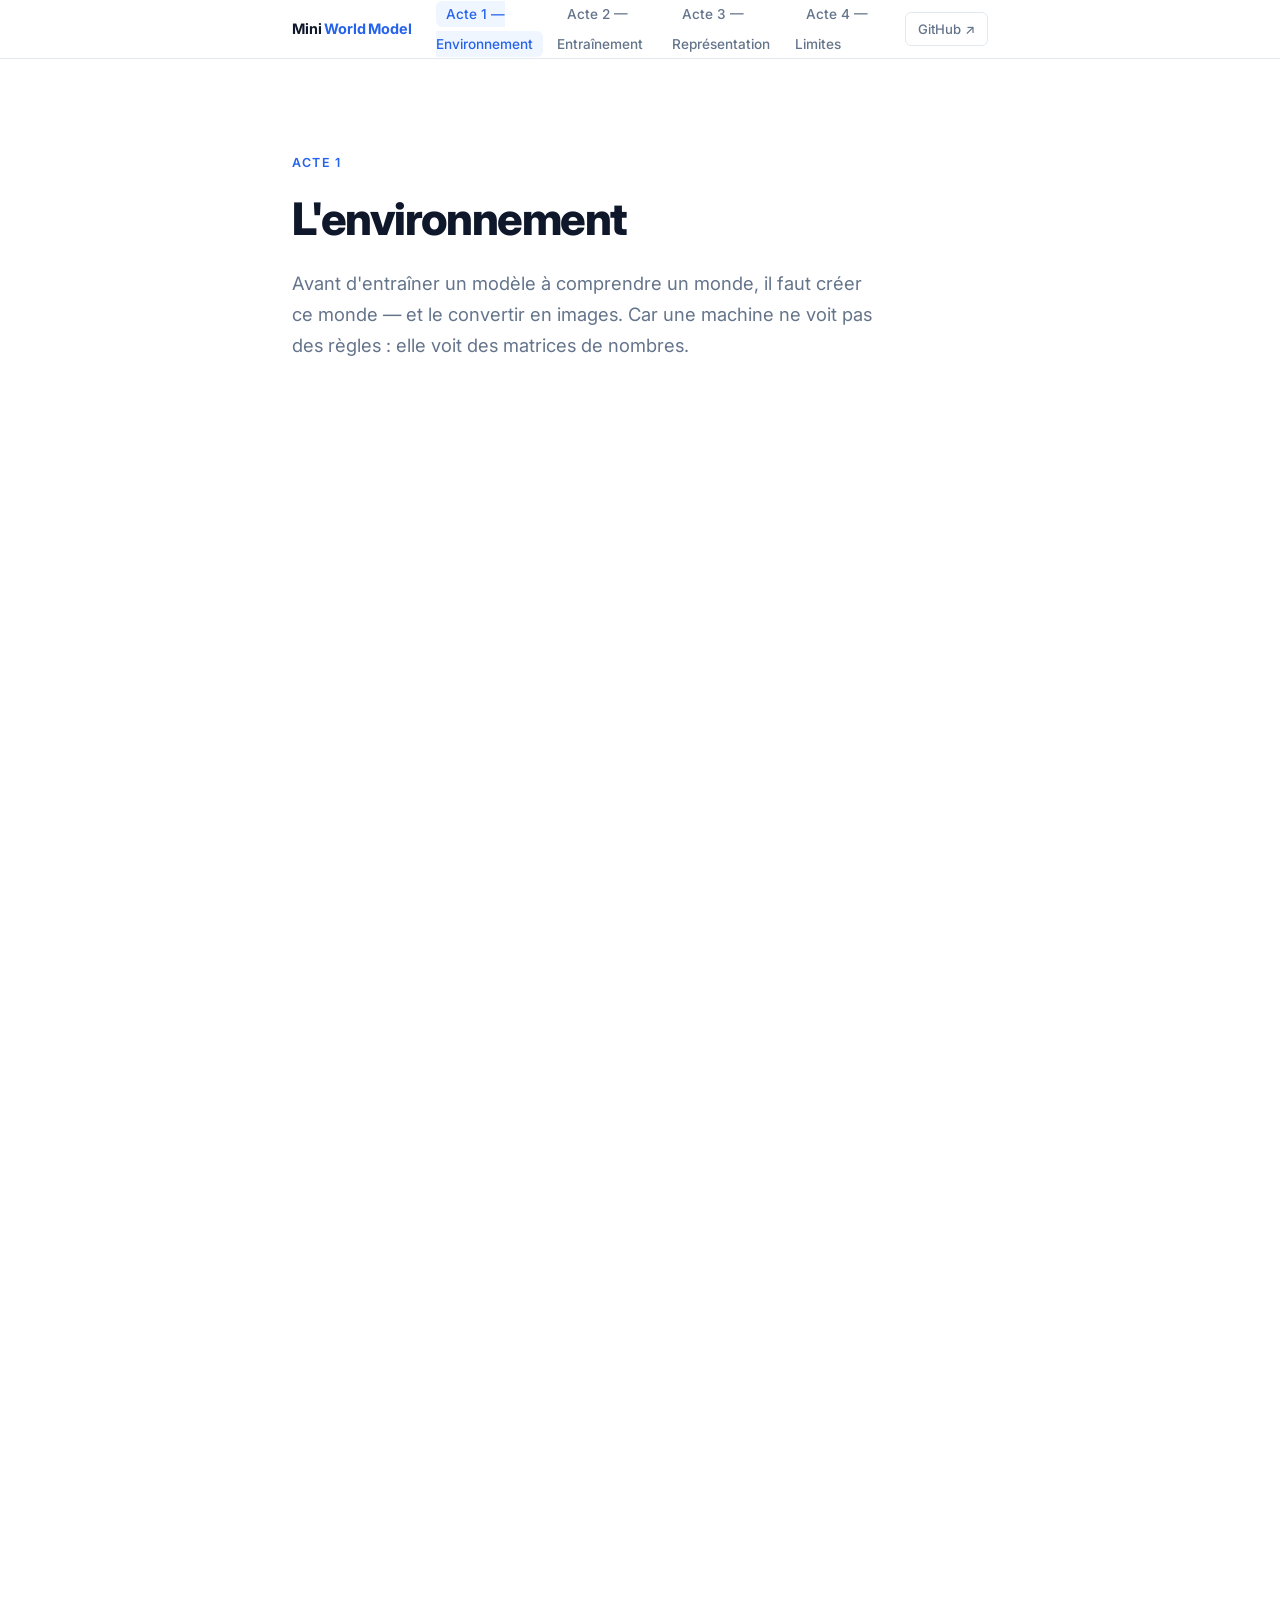
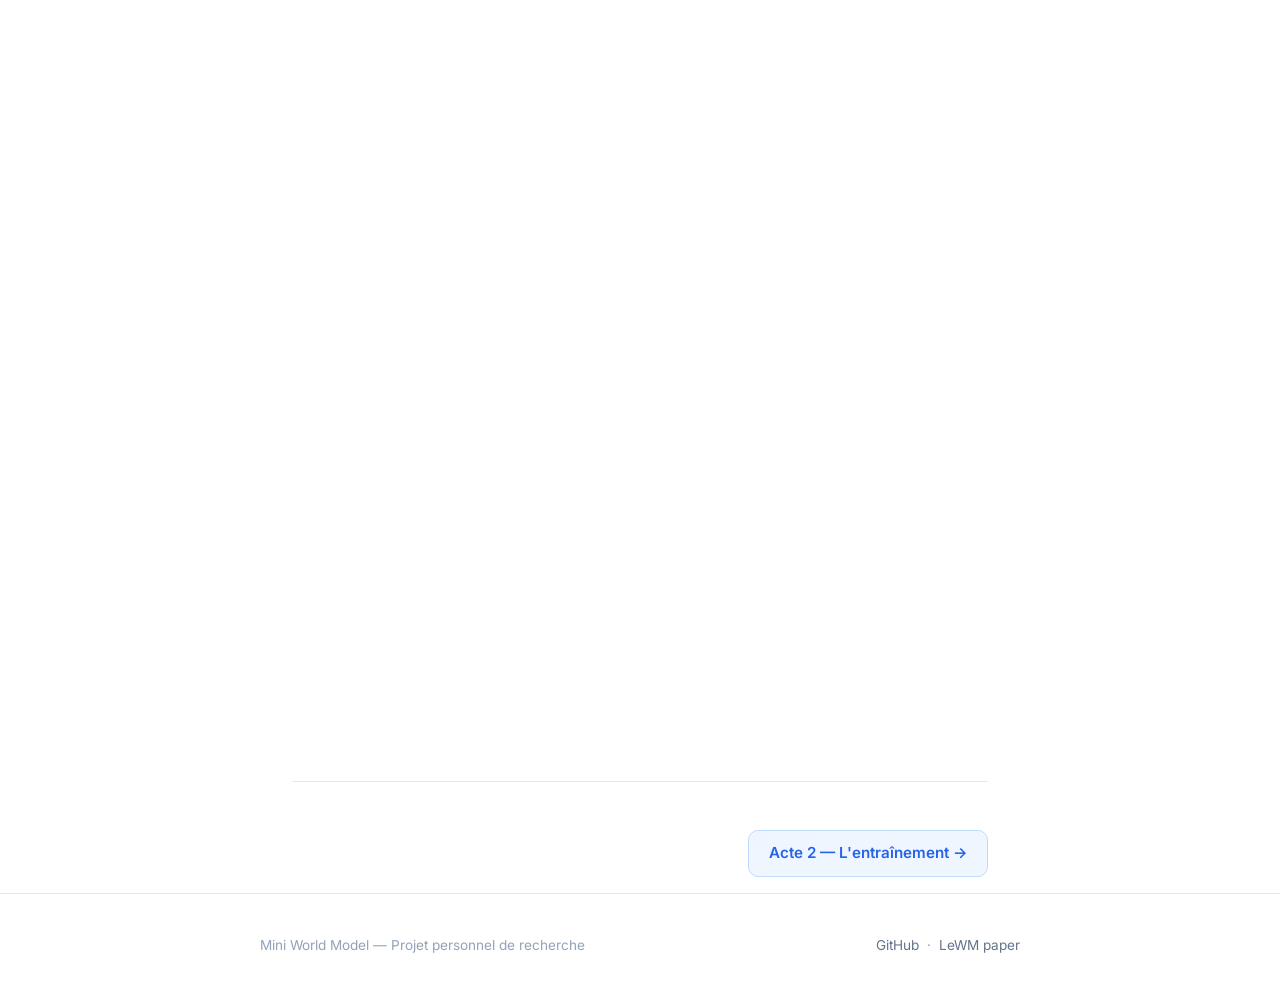
==== site/acte1.html @ ec2fed2c "site: acte 1 — environnement + simulateur jouable - Simulateur GridWorld interactif (Canvas JS, flèc" ====
<!DOCTYPE html>
<html lang="fr">
<head>
  <meta charset="UTF-8" />
  <meta name="viewport" content="width=device-width, initial-scale=1.0" />
  <title>Acte 1 — L'environnement · Mini World Model</title>
  <meta name="description" content="Le GridWorld : un monde simulé dont chaque état est une image 10×10. La matière première pour entraîner un world model." />
  <link rel="preconnect" href="https://fonts.googleapis.com" />
  <link rel="preconnect" href="https://fonts.gstatic.com" crossorigin />
  <link href="https://fonts.googleapis.com/css2?family=Inter:wght@400;500;600;700;800&display=swap" rel="stylesheet" />
  <link rel="stylesheet" href="style.css" />
  <style>
    /* ── value table ── */
    .value-table {
      width: 100%;
      border-collapse: collapse;
      font-size: 0.875rem;
      margin: 1.5rem 0;
    }
    .value-table th {
      text-align: left;
      font-size: 0.75rem;
      font-weight: 600;
      letter-spacing: 0.06em;
      text-transform: uppercase;
      color: var(--text-light);
      padding: 0.5rem 0.75rem;
      border-bottom: 1px solid var(--border);
    }
    .value-table td {
      padding: 0.55rem 0.75rem;
      border-bottom: 1px solid var(--border);
      vertical-align: middle;
    }
    .value-table tr:last-child td { border-bottom: none; }
    .cell-dot {
      display: inline-block;
      width: 14px; height: 14px;
      border-radius: 3px;
      vertical-align: middle;
      margin-right: 8px;
    }
    .val-code {
      font-family: 'Courier New', monospace;
      font-size: 0.85rem;
      font-weight: 600;
      color: var(--text);
    }

    /* ── game layout ── */
    .game-layout {
      display: grid;
      grid-template-columns: 400px 1fr;
      gap: 2rem;
      align-items: start;
      margin-top: 2rem;
    }
    .game-col { display: flex; flex-direction: column; gap: 1rem; }

    canvas#gameCanvas {
      display: block;
      border: 2px solid var(--border);
      border-radius: var(--radius);
      cursor: default;
      transition: border-color 0.2s;
    }
    canvas#gameCanvas.active { border-color: var(--accent); }

    .game-toolbar {
      display: flex;
      align-items: center;
      justify-content: space-between;
      gap: 1rem;
    }
    .game-status {
      font-size: 0.9rem;
      font-weight: 500;
      color: var(--text-muted);
    }
    .game-status .moves { color: var(--accent); font-weight: 600; }
    .game-status .win-msg { color: #16A34A; font-weight: 700; }

    .btn {
      font-size: 0.85rem;
      font-weight: 600;
      padding: 0.4rem 1rem;
      border-radius: 7px;
      border: 1.5px solid var(--border);
      background: var(--bg);
      color: var(--text-muted);
      cursor: pointer;
      transition: border-color 0.15s, color 0.15s, background 0.15s;
    }
    .btn:hover {
      border-color: var(--accent);
      color: var(--accent);
      background: var(--accent-light);
    }

    .key-hint {
      font-size: 0.8rem;
      color: var(--text-light);
    }
    .key-hint kbd {
      display: inline-block;
      padding: 1px 5px;
      border: 1px solid var(--border);
      border-radius: 4px;
      font-family: inherit;
      font-size: 0.75rem;
      background: var(--bg-soft);
      color: var(--text-muted);
    }

    /* ── matrix display ── */
    .matrix-col { display: flex; flex-direction: column; gap: 0.75rem; }
    .matrix-label {
      font-size: 0.78rem;
      font-weight: 600;
      letter-spacing: 0.06em;
      text-transform: uppercase;
      color: var(--text-light);
    }
    .matrix-card {
      background: #0F172A;
      border-radius: var(--radius);
      padding: 1rem 1.25rem;
      overflow: auto;
    }
    pre#matrixDisplay {
      font-family: 'Courier New', monospace;
      font-size: 0.78rem;
      line-height: 1.55;
      margin: 0;
      white-space: pre;
    }
    .matrix-legend {
      font-size: 0.78rem;
      color: var(--text-light);
      line-height: 1.7;
    }
    .matrix-legend span { font-family: monospace; }

    /* ── rules ── */
    .rules-list { display: flex; flex-direction: column; gap: 1.5rem; margin-top: 2rem; }
    .rule-card {
      display: grid;
      grid-template-columns: auto auto auto 1fr;
      gap: 0 1.5rem;
      align-items: center;
      padding: 1.25rem 1.5rem;
      background: var(--bg-soft);
      border: 1px solid var(--border);
      border-radius: var(--radius-lg);
    }
    .rule-canvas-wrap { display: flex; flex-direction: column; align-items: center; gap: 4px; }
    .rule-canvas-wrap span {
      font-size: 0.72rem;
      color: var(--text-light);
      font-weight: 500;
      text-transform: uppercase;
      letter-spacing: 0.05em;
    }
    .rule-arrow {
      font-size: 1.3rem;
      color: var(--accent);
      font-weight: 700;
    }
    .rule-text h3 { font-size: 0.95rem; margin-bottom: 0.3rem; }
    .rule-text p  { font-size: 0.875rem; color: var(--text-muted); margin: 0; }
    .rule-action-badge {
      display: inline-block;
      font-size: 0.72rem;
      padding: 1px 7px;
      background: var(--accent-light);
      color: var(--accent);
      border-radius: 4px;
      font-weight: 600;
      margin-bottom: 4px;
    }

    /* ── dataset ── */
    .dataset-grid {
      display: grid;
      grid-template-columns: repeat(5, 1fr);
      gap: 0.75rem;
      margin: 2rem 0;
    }
    .dataset-cat {
      background: var(--bg-soft);
      border: 1px solid var(--border);
      border-radius: var(--radius);
      padding: 1rem 0.75rem;
      text-align: center;
    }
    .dataset-cat .cat-count {
      font-size: 1.5rem;
      font-weight: 800;
      color: var(--accent);
      letter-spacing: -0.04em;
    }
    .dataset-cat .cat-label {
      font-size: 0.78rem;
      color: var(--text-muted);
      margin-top: 0.25rem;
      line-height: 1.4;
    }
    .dataset-total {
      display: flex;
      justify-content: space-between;
      align-items: center;
      padding: 0.85rem 1.25rem;
      background: var(--accent-light);
      border: 1px solid var(--accent-mid);
      border-radius: var(--radius);
      font-weight: 600;
      font-size: 0.95rem;
    }
    .dataset-total span:last-child {
      font-size: 1.2rem;
      color: var(--accent);
      font-weight: 800;
    }
    .triplet-box {
      display: flex;
      align-items: center;
      gap: 0.75rem;
      padding: 1.25rem 1.5rem;
      background: #0F172A;
      border-radius: var(--radius);
      margin: 2rem 0;
      flex-wrap: wrap;
    }
    .triplet-item {
      text-align: center;
      flex: 1;
      min-width: 100px;
    }
    .triplet-item .ti-label {
      font-size: 0.75rem;
      color: #64748B;
      text-transform: uppercase;
      letter-spacing: 0.07em;
      margin-bottom: 4px;
    }
    .triplet-item .ti-val {
      font-family: monospace;
      font-size: 0.95rem;
      font-weight: 600;
      color: #F1F5F9;
    }
    .triplet-arrow {
      font-size: 1.2rem;
      color: #2563EB;
      font-weight: 700;
    }

    /* ── act nav ── */
    .act-nav {
      display: flex;
      justify-content: flex-end;
      padding: 3rem 0 1rem;
      border-top: 1px solid var(--border);
      margin-top: 2rem;
    }
    .act-nav a {
      display: inline-flex;
      align-items: center;
      gap: 0.5rem;
      font-weight: 600;
      font-size: 0.95rem;
      color: var(--accent);
      text-decoration: none;
      padding: 0.6rem 1.25rem;
      border: 1.5px solid var(--accent-mid);
      border-radius: var(--radius);
      background: var(--accent-light);
      transition: background 0.15s, border-color 0.15s;
    }
    .act-nav a:hover { background: #DBEAFE; border-color: var(--accent); }

    @media (max-width: 700px) {
      .game-layout { grid-template-columns: 1fr; }
      canvas#gameCanvas { width: 100%; height: auto; }
      .rule-card { grid-template-columns: 1fr; gap: 0.75rem; }
      .rule-arrow { display: none; }
      .dataset-grid { grid-template-columns: repeat(2, 1fr); }
    }
  </style>
</head>
<body>

  <nav>
    <div class="nav-inner">
      <a href="index.html" class="nav-logo">Mini <span>World Model</span></a>
      <ul class="nav-links">
        <li><a href="acte1.html" class="active">Acte 1 — Environnement</a></li>
        <li><a href="acte2.html">Acte 2 — Entraînement</a></li>
        <li><a href="acte3.html">Acte 3 — Représentation</a></li>
        <li><a href="acte4.html">Acte 4 — Limites</a></li>
      </ul>
      <a href="https://github.com/Stabadev/mini-world-model" class="nav-github" target="_blank" rel="noopener">GitHub ↗</a>
    </div>
  </nav>

  <main>

    <!-- HERO -->
    <section class="hero">
      <p class="eyebrow">Acte 1</p>
      <h1>L'environnement</h1>
      <p class="hero-lead">
        Avant d'entraîner un modèle à comprendre un monde,
        il faut créer ce monde — et le convertir en images.
        Car une machine ne voit pas des règles : elle voit des matrices de nombres.
      </p>
    </section>

    <!-- SECTION 1 : UN MONDE CONVERTI EN IMAGES -->
    <section class="reveal">
      <p class="eyebrow">Le principe</p>
      <h2>Chaque état du monde est une image</h2>

      <p>
        Le monde simulé est une grille de <strong>10 × 10 cases</strong>.
        Elle contient un agent (le personnage), une boîte à pousser, une cible, et des murs sur tout le périmètre.
        Rien de plus.
      </p>

      <p>
        Mais ce qui est important, c'est comment ce monde est <em>représenté</em>.
        À chaque instant, la grille est convertie en une <strong>matrice 10 × 10 de valeurs flottantes</strong> —
        exactement comme une image en niveaux de gris.
        C'est cette matrice que le modèle recevra en entrée.
      </p>

      <table class="value-table">
        <thead>
          <tr>
            <th>Élément</th>
            <th>Valeur dans la matrice</th>
            <th>Couleur</th>
          </tr>
        </thead>
        <tbody>
          <tr>
            <td><span class="cell-dot" style="background:#F1F5F9;border:1px solid #E2E8F0"></span>Case vide</td>
            <td><span class="val-code">0.0</span></td>
            <td>Blanc</td>
          </tr>
          <tr>
            <td><span class="cell-dot" style="background:#334155"></span>Mur</td>
            <td><span class="val-code">0.2</span></td>
            <td>Gris foncé</td>
          </tr>
          <tr>
            <td><span class="cell-dot" style="background:#22C55E"></span>Cible</td>
            <td><span class="val-code">1.0</span></td>
            <td>Vert</td>
          </tr>
          <tr>
            <td><span class="cell-dot" style="background:#2563EB;border-radius:50%"></span>Agent</td>
            <td><span class="val-code">0.5</span></td>
            <td>Bleu</td>
          </tr>
          <tr>
            <td><span class="cell-dot" style="background:#EF4444;border-radius:4px"></span>Boîte</td>
            <td><span class="val-code">0.8</span></td>
            <td>Rouge</td>
          </tr>
          <tr>
            <td><span class="cell-dot" style="background:#F97316;border-radius:4px"></span>Boîte sur cible</td>
            <td><span class="val-code">0.9</span></td>
            <td>Orange</td>
          </tr>
          <tr>
            <td><span class="cell-dot" style="background:#7C3AED;border-radius:50%"></span>Agent sur cible</td>
            <td><span class="val-code">0.6</span></td>
            <td>Violet</td>
          </tr>
        </tbody>
      </table>

      <p>
        C'est une convention arbitraire, mais elle a du sens : les valeurs sont ordonnées,
        l'encodeur CNN peut les différencier par les filtres qu'il apprend.
        L'essentiel, c'est que <strong>tout état possible du monde est entièrement
        décrit par cette image</strong> — aucune information cachée.
      </p>
    </section>

    <!-- SECTION 2 : LE SIMULATEUR -->
    <section class="reveal">
      <p class="eyebrow">Démo interactive</p>
      <h2>Jouez — et regardez ce que voit le modèle</h2>

      <p>
        Déplacez l'agent avec les flèches ou <kbd>WASD</kbd>.
        Poussez la boîte <span style="color:#EF4444;font-weight:600">■</span> sur la cible
        <span style="color:#22C55E;font-weight:600">✕</span>.
        À droite, la matrice de valeurs flottantes se met à jour en temps réel :
        c'est exactement ce que l'encodeur recevra lors de l'entraînement.
      </p>

      <div class="game-layout">
        <div class="game-col">
          <canvas id="gameCanvas" width="400" height="400" tabindex="0"></canvas>
          <div class="game-toolbar">
            <div class="game-status">
              <span id="statusText">Déplacez l'agent avec les flèches ou WASD</span>
            </div>
            <button class="btn" id="resetBtn">↺ Reset</button>
          </div>
          <p class="key-hint">
            <kbd>↑</kbd><kbd>↓</kbd><kbd>←</kbd><kbd>→</kbd> ou
            <kbd>W</kbd><kbd>A</kbd><kbd>S</kbd><kbd>D</kbd>
          </p>
        </div>

        <div class="matrix-col">
          <p class="matrix-label">Ce que voit le modèle — matrice 10×10</p>
          <div class="matrix-card">
            <pre id="matrixDisplay"></pre>
          </div>
          <div class="matrix-legend">
            <span style="color:#94A3B8">0.2</span> mur &nbsp;
            <span style="color:#2563EB">0.5</span> agent &nbsp;
            <span style="color:#EF4444">0.8</span> boîte &nbsp;
            <span style="color:#22C55E">1.0</span> cible &nbsp;
            <span style="color:#F97316">0.9</span> boîte/cible
          </div>
        </div>
      </div>
    </section>

    <!-- SECTION 3 : LES RÈGLES PHYSIQUES -->
    <section class="reveal">
      <p class="eyebrow">La physique du monde</p>
      <h2>Cinq règles que le modèle devra apprendre</h2>

      <p>
        Ces règles ne sont jamais expliquées au modèle. Il devra les déduire
        en observant des milliers de paires (image avant, image après).
        C'est exactement ce que fait un enfant : pas de manuel, juste de l'observation.
      </p>

      <div class="rules-list" id="rulesList">
        <!-- Rempli par JS -->
      </div>
    </section>

    <!-- SECTION 4 : LE DATASET -->
    <section class="reveal">
      <p class="eyebrow">Les données d'entraînement</p>
      <h2>20 000 images organisées par règle</h2>

      <p>
        Pour entraîner le world model, on a besoin de <strong>transitions</strong> :
        des triplets (image_t, action, image_t+1) qui montrent comment le monde évolue.
        La structure de ces données est fondamentale.
      </p>

      <div class="triplet-box">
        <div class="triplet-item">
          <div class="ti-label">image_t</div>
          <div class="ti-val">matrice 10×10</div>
        </div>
        <div class="triplet-arrow">+</div>
        <div class="triplet-item">
          <div class="ti-label">action</div>
          <div class="ti-val">0, 1, 2 ou 3</div>
        </div>
        <div class="triplet-arrow">→</div>
        <div class="triplet-item">
          <div class="ti-label">image_t+1</div>
          <div class="ti-val">matrice 10×10</div>
        </div>
        <div class="triplet-arrow">=</div>
        <div class="triplet-item">
          <div class="ti-label">un exemple</div>
          <div class="ti-val">d'entraînement</div>
        </div>
      </div>

      <p>
        Naïvement, on pourrait laisser l'agent se déplacer aléatoirement et enregistrer
        tout ce qui se passe. Mais l'exploration aléatoire sous-représente certaines règles :
        on verra rarement un agent pousser une boîte exactement contre un mur,
        ou une boîte verrouillée sur sa cible.
      </p>

      <p>
        L'approche choisie ici est un <strong>dataset dirigé</strong> : on génère
        délibérément des milliers d'exemples de chaque règle physique.
        5 catégories, 4 000 exemples chacune.
      </p>

      <div class="dataset-grid">
        <div class="dataset-cat">
          <div class="cat-count">4 000</div>
          <div class="cat-label">Mouvement libre</div>
        </div>
        <div class="dataset-cat">
          <div class="cat-count">4 000</div>
          <div class="cat-label">Agent bloqué par mur</div>
        </div>
        <div class="dataset-cat">
          <div class="cat-count">4 000</div>
          <div class="cat-label">Poussée valide</div>
        </div>
        <div class="dataset-cat">
          <div class="cat-count">4 000</div>
          <div class="cat-label">Boîte bloquée par mur</div>
        </div>
        <div class="dataset-cat">
          <div class="cat-count">4 000</div>
          <div class="cat-label">Boîte verrouillée sur cible</div>
        </div>
      </div>

      <div class="dataset-total">
        <span>Total des transitions d'entraînement</span>
        <span>20 000</span>
      </div>

      <p style="margin-top:1.5rem">
        Chaque triplet est sauvegardé sous forme de tableaux NumPy :
        <code>observations.npy</code>, <code>actions.npy</code>, <code>next_obs.npy</code>.
        Ces fichiers sont la matière première que l'entraînement consommera à l'Acte 2.
      </p>

      <div class="insight-box" style="margin-top:1.5rem">
        <p>
          L'encodeur CNN recevra ces 20 000 images comme entrée. Il ne sait pas ce qu'est
          un « mur » ou une « boîte » — il voit des matrices de flottants.
          Ce qui compte, c'est que ces matrices contiennent tous les exemples nécessaires
          pour que le prédicteur puisse anticiper les changements.
        </p>
      </div>
    </section>

    <div class="act-nav">
      <a href="acte2.html">Acte 2 — L'entraînement →</a>
    </div>

  </main>

  <footer>
    <div class="footer-inner">
      <span>Mini World Model — Projet personnel de recherche</span>
      <span>
        <a href="https://github.com/Stabadev/mini-world-model" target="_blank" rel="noopener">GitHub</a>
        &nbsp;·&nbsp;
        <a href="research/references/leWorldModel.pdf" target="_blank">LeWM paper</a>
      </span>
    </div>
  </footer>

  <script>
  // ================================================================
  //  PHYSICS ENGINE — même logique que environment.py
  // ================================================================
  const DIRS = [[-1,0],[1,0],[0,-1],[0,1]]; // up, down, left, right
  const KEY_MAP = {
    ArrowUp:0, ArrowDown:1, ArrowLeft:2, ArrowRight:3,
    w:0, s:1, a:2, d:3, W:0, S:1, A:2, D:3
  };

  class GridWorld {
    constructor() { this.size = 10; this.reset(); }

    reset() {
      this.target = this._rndInterior();
      this.box    = this._rndDeep(this.target);
      this.agent  = this._rndInterior(this.target, this.box);
      this.won    = false;
      this.moves  = 0;
    }

    _rndInterior(...excl) {
      let p;
      do { p = [1 + Math.floor(Math.random()*8), 1 + Math.floor(Math.random()*8)]; }
      while (excl.some(e => e && e[0]===p[0] && e[1]===p[1]));
      return p;
    }

    _rndDeep(...excl) {
      let p;
      do { p = [2 + Math.floor(Math.random()*6), 2 + Math.floor(Math.random()*6)]; }
      while (excl.some(e => e && e[0]===p[0] && e[1]===p[1]));
      return p;
    }

    isWall(r,c) { return r===0||r===9||c===0||c===9; }
    eq(a,b)     { return a[0]===b[0] && a[1]===b[1]; }

    step(action) {
      if (this.won) return false;
      const [dr,dc] = DIRS[action];
      const [ar,ac] = this.agent;
      const nr = ar+dr, nc = ac+dc;

      if (this.isWall(nr,nc)) return false;

      if (this.eq([nr,nc], this.box)) {
        const nbr = nr+dr, nbc = nc+dc;
        if (this.isWall(nbr,nbc)) return false;
        this.box = [nbr,nbc];
        if (this.eq(this.box, this.target)) this.won = true;
      }

      this.agent = [nr,nc];
      this.moves++;
      return true;
    }

    cellType(r,c) {
      if (this.isWall(r,c))                               return 'wall';
      if (this.eq([r,c],this.box) && this.eq([r,c],this.target)) return 'boxOnTarget';
      if (this.eq([r,c],this.agent) && this.eq([r,c],this.target)) return 'agentOnTarget';
      if (this.eq([r,c],this.box))                        return 'box';
      if (this.eq([r,c],this.agent))                      return 'agent';
      if (this.eq([r,c],this.target))                     return 'target';
      return 'empty';
    }

    // Matrice de flottants — ce que voit l'encodeur
    toMatrix() {
      const V = {wall:0.2,empty:0.0,agent:0.5,box:0.8,target:1.0,boxOnTarget:0.9,agentOnTarget:0.6};
      return Array.from({length:10}, (_,r) =>
        Array.from({length:10}, (_,c) => V[this.cellType(r,c)])
      );
    }
  }

  // ================================================================
  //  RENDERER
  // ================================================================
  function drawCell(ctx, r, c, type, S) {
    const x = c*S, y = r*S;

    // Fond
    if (type === 'wall') {
      ctx.fillStyle = '#334155';
      ctx.fillRect(x, y, S, S);
      return;
    }
    ctx.fillStyle = '#F8FAFC';
    ctx.fillRect(x, y, S, S);
    ctx.strokeStyle = '#E2E8F0';
    ctx.lineWidth = 1;
    ctx.strokeRect(x+.5, y+.5, S-1, S-1);

    // Marqueur de cible (croix verte)
    if (['target','boxOnTarget','agentOnTarget'].includes(type)) {
      const p = Math.max(4, S*0.22);
      ctx.strokeStyle = '#22C55E';
      ctx.lineWidth = S > 30 ? 2.5 : 1.5;
      ctx.lineCap = 'round';
      ctx.beginPath();
      ctx.moveTo(x+p, y+p);         ctx.lineTo(x+S-p, y+S-p);
      ctx.moveTo(x+S-p, y+p);       ctx.lineTo(x+p,   y+S-p);
      ctx.stroke();
    }

    // Boîte (rectangle arrondi)
    if (['box','boxOnTarget'].includes(type)) {
      const col = type==='boxOnTarget' ? '#F97316' : '#EF4444';
      const pad = Math.max(3, S*0.12);
      roundRect(ctx, x+pad, y+pad, S-pad*2, S-pad*2, S*0.13, col);
    }

    // Agent (cercle)
    if (['agent','agentOnTarget'].includes(type)) {
      const col = type==='agentOnTarget' ? '#7C3AED' : '#2563EB';
      const r2 = S/2 - Math.max(3, S*0.12);
      ctx.fillStyle = col;
      ctx.beginPath();
      ctx.arc(x+S/2, y+S/2, r2, 0, Math.PI*2);
      ctx.fill();
    }
  }

  function roundRect(ctx, x, y, w, h, r, color) {
    ctx.fillStyle = color;
    ctx.beginPath();
    ctx.moveTo(x+r,y);
    ctx.lineTo(x+w-r,y); ctx.quadraticCurveTo(x+w,y,x+w,y+r);
    ctx.lineTo(x+w,y+h-r); ctx.quadraticCurveTo(x+w,y+h,x+w-r,y+h);
    ctx.lineTo(x+r,y+h); ctx.quadraticCurveTo(x,y+h,x,y+h-r);
    ctx.lineTo(x,y+r); ctx.quadraticCurveTo(x,y,x+r,y);
    ctx.closePath();
    ctx.fill();
  }

  function renderGrid(canvas, game, S) {
    const ctx = canvas.getContext('2d');
    for (let r = 0; r < 10; r++)
      for (let c = 0; c < 10; c++)
        drawCell(ctx, r, c, game.cellType(r,c), S);
  }

  // ================================================================
  //  MATRIX DISPLAY
  // ================================================================
  const MAT_COLORS = {
    '0.0':'#4B5563', '0.2':'#94A3B8', '0.5':'#60A5FA',
    '0.8':'#F87171', '1.0':'#4ADE80', '0.9':'#FB923C', '0.6':'#A78BFA'
  };
  function updateMatrix(game) {
    const m = game.toMatrix();
    const el = document.getElementById('matrixDisplay');
    let html = '';
    m.forEach((row,ri) => {
      row.forEach((v,ci) => {
        const s = v.toFixed(1);
        const col = MAT_COLORS[s] || '#9CA3AF';
        html += `<span style="color:${col}">${s}</span>`;
        if (ci < 9) html += ' ';
      });
      if (ri < 9) html += '\n';
    });
    el.innerHTML = html;
  }

  // ================================================================
  //  MAIN GAME
  // ================================================================
  const gameCanvas = document.getElementById('gameCanvas');
  const CELL = 40;
  const game = new GridWorld();

  function redraw() {
    renderGrid(gameCanvas, game, CELL);
    updateMatrix(game);
    const statusEl = document.getElementById('statusText');
    if (game.won) {
      statusEl.innerHTML = `<span class="win-msg">🎉 Victoire en ${game.moves} coups !</span>`;
      gameCanvas.classList.remove('active');
    } else {
      statusEl.innerHTML = `Coups : <span class="moves">${game.moves}</span>`;
    }
  }

  document.addEventListener('keydown', e => {
    if (KEY_MAP[e.key] !== undefined) {
      e.preventDefault();
      game.step(KEY_MAP[e.key]);
      redraw();
    }
  });

  document.getElementById('resetBtn').addEventListener('click', () => {
    game.reset();
    redraw();
  });

  gameCanvas.addEventListener('focus', () => {
    if (!game.won) gameCanvas.classList.add('active');
  });
  gameCanvas.addEventListener('blur', () => gameCanvas.classList.remove('active'));

  redraw();

  // ================================================================
  //  RULE MINI DEMOS
  // ================================================================
  const RULE_DEFS = [
    {
      title: 'Mouvement libre',
      desc: "L'agent se déplace librement vers toute case vide adjacente.",
      badge: '→ Droite',
      before: { agent:[5,4], box:[2,7], target:[7,7] },
      action: 3
    },
    {
      title: 'Mur bloquant',
      desc: "L'agent est bloqué s'il essaie de franchir le périmètre de murs.",
      badge: '↑ Haut',
      before: { agent:[1,5], box:[6,6], target:[7,3] },
      action: 0
    },
    {
      title: 'Poussée valide',
      desc: "L'agent peut pousser la boîte si la case derrière elle est libre.",
      badge: '→ Droite',
      before: { agent:[5,4], box:[5,5], target:[5,8] },
      action: 3
    },
    {
      title: 'Boîte bloquée par mur',
      desc: "Si le mur est derrière la boîte, ni la boîte ni l'agent ne bougent.",
      badge: '→ Droite',
      before: { agent:[5,7], box:[5,8], target:[2,2] },
      action: 3
    },
    {
      title: 'Boîte verrouillée',
      desc: "Une fois sur la cible, la boîte est verrouillée — elle ne peut plus être poussée.",
      badge: '→ Droite',
      before: { agent:[5,4], box:[5,5], target:[5,5] },
      action: 3
    }
  ];

  function makeScenarioWorld(def) {
    const w = new GridWorld();
    w.agent = [...def.agent];
    w.box   = [...def.box];
    w.target= [...def.target];
    w.won   = w.eq(w.box, w.target);
    w.moves = 0;
    return w;
  }

  function makeAfterWorld(def) {
    const w = makeScenarioWorld(def);
    w.step(def.action);
    return w;
  }

  function buildRuleMiniCanvas(world, size) {
    const S = size;
    const cv = document.createElement('canvas');
    cv.width = cv.height = S * 10;
    cv.style.borderRadius = '8px';
    cv.style.border = '1px solid #E2E8F0';
    renderGrid(cv, world, S);
    return cv;
  }

  function buildRuleCards() {
    const list = document.getElementById('rulesList');
    const S = 18; // cell size for mini grids
    RULE_DEFS.forEach(def => {
      const before = makeScenarioWorld(def);
      const after  = makeAfterWorld(def);

      const card = document.createElement('div');
      card.className = 'rule-card';

      // before canvas
      const beforeWrap = document.createElement('div');
      beforeWrap.className = 'rule-canvas-wrap';
      const beforeLbl = document.createElement('span');
      beforeLbl.textContent = 'Avant';
      beforeWrap.appendChild(buildRuleMiniCanvas(before, S));
      beforeWrap.appendChild(beforeLbl);

      // arrow
      const arrow = document.createElement('div');
      arrow.className = 'rule-arrow';
      arrow.innerHTML = `<div style="font-size:0.7rem;color:var(--accent);font-weight:600;margin-bottom:2px">${def.badge}</div><div>→</div>`;

      // after canvas
      const afterWrap = document.createElement('div');
      afterWrap.className = 'rule-canvas-wrap';
      const afterLbl = document.createElement('span');
      afterLbl.textContent = 'Après';
      afterWrap.appendChild(buildRuleMiniCanvas(after, S));
      afterWrap.appendChild(afterLbl);

      // text
      const text = document.createElement('div');
      text.className = 'rule-text';
      text.innerHTML = `<h3>${def.title}</h3><p>${def.desc}</p>`;

      card.appendChild(beforeWrap);
      card.appendChild(arrow);
      card.appendChild(afterWrap);
      card.appendChild(text);
      list.appendChild(card);
    });
  }

  buildRuleCards();

  // ================================================================
  //  SCROLL REVEAL
  // ================================================================
  const obs = new IntersectionObserver(entries => {
    entries.forEach(e => { if (e.isIntersecting) { e.target.classList.add('visible'); obs.unobserve(e.target); }});
  }, { threshold: 0.08 });
  document.querySelectorAll('.reveal').forEach(el => obs.observe(el));

  </script>
</body>
</html>
---- site/style.css ----
/* ===========================
   DESIGN SYSTEM
   =========================== */
:root {
  --bg:           #ffffff;
  --bg-soft:      #F8FAFC;
  --bg-blue:      #EFF6FF;
  --text:         #0F172A;
  --text-muted:   #64748B;
  --text-light:   #94A3B8;
  --accent:       #2563EB;
  --accent-mid:   #BFDBFE;
  --accent-light: #EFF6FF;
  --amber:        #D97706;
  --border:       #E2E8F0;
  --radius:       10px;
  --radius-lg:    16px;
  --max-w:        760px;
  --shadow:       0 1px 3px rgba(0,0,0,0.06), 0 4px 16px rgba(0,0,0,0.04);
}

/* ===========================
   RESET & BASE
   =========================== */
*, *::before, *::after { box-sizing: border-box; margin: 0; padding: 0; }

html { scroll-behavior: smooth; }

body {
  font-family: 'Inter', -apple-system, BlinkMacSystemFont, sans-serif;
  background: var(--bg);
  color: var(--text);
  line-height: 1.75;
  font-size: 17px;
  -webkit-font-smoothing: antialiased;
}

/* ===========================
   NAVIGATION
   =========================== */
nav {
  position: sticky;
  top: 0;
  z-index: 100;
  background: rgba(255, 255, 255, 0.88);
  backdrop-filter: blur(16px);
  -webkit-backdrop-filter: blur(16px);
  border-bottom: 1px solid var(--border);
}

.nav-inner {
  max-width: var(--max-w);
  margin: 0 auto;
  padding: 0 2rem;
  height: 58px;
  display: flex;
  align-items: center;
  justify-content: space-between;
  gap: 1.5rem;
}

.nav-logo {
  font-size: 0.9rem;
  font-weight: 700;
  color: var(--text);
  text-decoration: none;
  letter-spacing: -0.01em;
  white-space: nowrap;
}

.nav-logo span { color: var(--accent); }

.nav-links {
  display: flex;
  list-style: none;
  gap: 0.25rem;
}

.nav-links a {
  font-size: 0.85rem;
  font-weight: 500;
  color: var(--text-muted);
  text-decoration: none;
  padding: 0.3rem 0.65rem;
  border-radius: 6px;
  transition: color 0.15s, background 0.15s;
}

.nav-links a:hover {
  color: var(--accent);
  background: var(--accent-light);
}

.nav-links a.active {
  color: var(--accent);
  background: var(--accent-light);
}

.nav-github {
  font-size: 0.82rem;
  font-weight: 500;
  color: var(--text-muted);
  text-decoration: none;
  border: 1px solid var(--border);
  padding: 0.3rem 0.75rem;
  border-radius: 6px;
  white-space: nowrap;
  transition: border-color 0.15s, color 0.15s;
}

.nav-github:hover {
  border-color: var(--accent);
  color: var(--accent);
}

/* ===========================
   LAYOUT
   =========================== */
main {
  max-width: var(--max-w);
  margin: 0 auto;
  padding: 0 2rem;
}

section {
  padding: 5rem 0;
}

section + section {
  border-top: 1px solid var(--border);
}

/* ===========================
   TYPOGRAPHY
   =========================== */
h1 {
  font-size: 2.8rem;
  font-weight: 800;
  line-height: 1.15;
  letter-spacing: -0.035em;
  color: var(--text);
}

h2 {
  font-size: 1.65rem;
  font-weight: 700;
  letter-spacing: -0.025em;
  line-height: 1.25;
  margin-bottom: 1.25rem;
}

h3 {
  font-size: 1.05rem;
  font-weight: 600;
  letter-spacing: -0.01em;
  line-height: 1.3;
}

p {
  margin-bottom: 1.1rem;
  color: var(--text);
}

p:last-child { margin-bottom: 0; }

a { color: var(--accent); }

.text-muted { color: var(--text-muted); }

.eyebrow {
  display: inline-block;
  font-size: 0.78rem;
  font-weight: 600;
  letter-spacing: 0.1em;
  text-transform: uppercase;
  color: var(--accent);
  margin-bottom: 1.25rem;
}

/* ===========================
   HERO
   =========================== */
.hero {
  padding: 5.5rem 0 4rem;
  border: none;
}

.hero h1 {
  margin-bottom: 1.4rem;
  max-width: 640px;
}

.hero-lead {
  font-size: 1.15rem;
  line-height: 1.7;
  color: var(--text-muted);
  max-width: 580px;
  margin-bottom: 2rem;
}

.hero-tags {
  display: flex;
  flex-wrap: wrap;
  gap: 0.5rem;
}

.tag {
  display: inline-block;
  font-size: 0.78rem;
  font-weight: 500;
  padding: 0.25rem 0.7rem;
  border-radius: 100px;
  border: 1px solid var(--border);
  color: var(--text-muted);
  background: var(--bg-soft);
}

/* ===========================
   QUOTE
   =========================== */
.quote-block {
  position: relative;
  border-left: 3px solid var(--accent);
  padding: 1.25rem 1.5rem 1.25rem 1.75rem;
  background: var(--accent-light);
  border-radius: 0 var(--radius) var(--radius) 0;
  margin: 2rem 0;
}

.quote-block p {
  font-size: 1.05rem;
  font-style: italic;
  line-height: 1.7;
  color: var(--text);
  margin-bottom: 0.75rem;
}

.quote-source {
  font-size: 0.82rem;
  font-style: normal;
  color: var(--text-muted);
}

.quote-source a {
  color: var(--accent);
  text-decoration: none;
}

/* ===========================
   DIAGRAM
   =========================== */
.diagram-card {
  background: var(--bg-soft);
  border: 1px solid var(--border);
  border-radius: var(--radius-lg);
  padding: 2rem;
  margin: 2.5rem 0;
  overflow-x: auto;
}

.diagram-card svg {
  display: block;
  max-width: 100%;
}

.diagram-caption {
  font-size: 0.83rem;
  color: var(--text-light);
  text-align: center;
  margin-top: 1rem;
  font-style: italic;
}

/* ===========================
   HIGHLIGHT BOX
   =========================== */
.insight-box {
  background: var(--accent-light);
  border: 1px solid var(--accent-mid);
  border-radius: var(--radius);
  padding: 1.25rem 1.5rem;
  margin: 2rem 0;
}

.insight-box p {
  font-size: 1rem;
  font-weight: 500;
  color: var(--text);
  margin: 0;
}

/* ===========================
   ACT CARDS
   =========================== */
.acts-grid {
  display: grid;
  grid-template-columns: repeat(2, 1fr);
  gap: 1rem;
  margin-top: 2rem;
}

.act-card {
  display: flex;
  flex-direction: column;
  padding: 1.5rem;
  background: var(--bg);
  border: 1px solid var(--border);
  border-radius: var(--radius-lg);
  text-decoration: none;
  color: var(--text);
  transition: border-color 0.2s, box-shadow 0.2s, transform 0.18s;
  box-shadow: var(--shadow);
}

.act-card:hover {
  border-color: var(--accent);
  box-shadow: 0 4px 24px rgba(37, 99, 235, 0.1);
  transform: translateY(-2px);
}

.act-number {
  font-size: 0.72rem;
  font-weight: 600;
  letter-spacing: 0.1em;
  text-transform: uppercase;
  color: var(--accent);
  margin-bottom: 0.6rem;
}

.act-card h3 {
  font-size: 1rem;
  margin-bottom: 0.45rem;
  color: var(--text);
}

.act-card p {
  font-size: 0.875rem;
  color: var(--text-muted);
  line-height: 1.55;
  margin: 0;
  flex: 1;
}

.act-badge {
  display: inline-block;
  margin-top: 1rem;
  font-size: 0.75rem;
  font-weight: 500;
  color: var(--accent);
  padding: 0.2rem 0.6rem;
  background: var(--accent-light);
  border-radius: 6px;
  align-self: flex-start;
}

/* ===========================
   FOOTER
   =========================== */
footer {
  border-top: 1px solid var(--border);
  padding: 2.5rem 2rem;
  text-align: center;
  font-size: 0.85rem;
  color: var(--text-light);
}

footer a {
  color: var(--text-muted);
  text-decoration: none;
  transition: color 0.15s;
}

footer a:hover { color: var(--accent); }

.footer-inner {
  max-width: var(--max-w);
  margin: 0 auto;
  display: flex;
  justify-content: space-between;
  align-items: center;
  flex-wrap: wrap;
  gap: 1rem;
}

/* ===========================
   ANIMATIONS
   =========================== */
@keyframes fadeUp {
  from { opacity: 0; transform: translateY(18px); }
  to   { opacity: 1; transform: translateY(0); }
}

.hero h1       { animation: fadeUp 0.55s ease both; }
.hero-lead     { animation: fadeUp 0.55s 0.1s ease both; }
.hero-tags     { animation: fadeUp 0.55s 0.18s ease both; }

.reveal {
  opacity: 0;
  transform: translateY(14px);
  transition: opacity 0.5s ease, transform 0.5s ease;
}
.reveal.visible {
  opacity: 1;
  transform: none;
}

/* ===========================
   RESPONSIVE
   =========================== */
@media (max-width: 640px) {
  h1 { font-size: 2rem; }
  h2 { font-size: 1.35rem; }

  .hero { padding: 3.5rem 0 2.5rem; }
  section { padding: 3.5rem 0; }

  .acts-grid { grid-template-columns: 1fr; }

  .nav-links { display: none; }

  .footer-inner {
    flex-direction: column;
    text-align: center;
  }
}
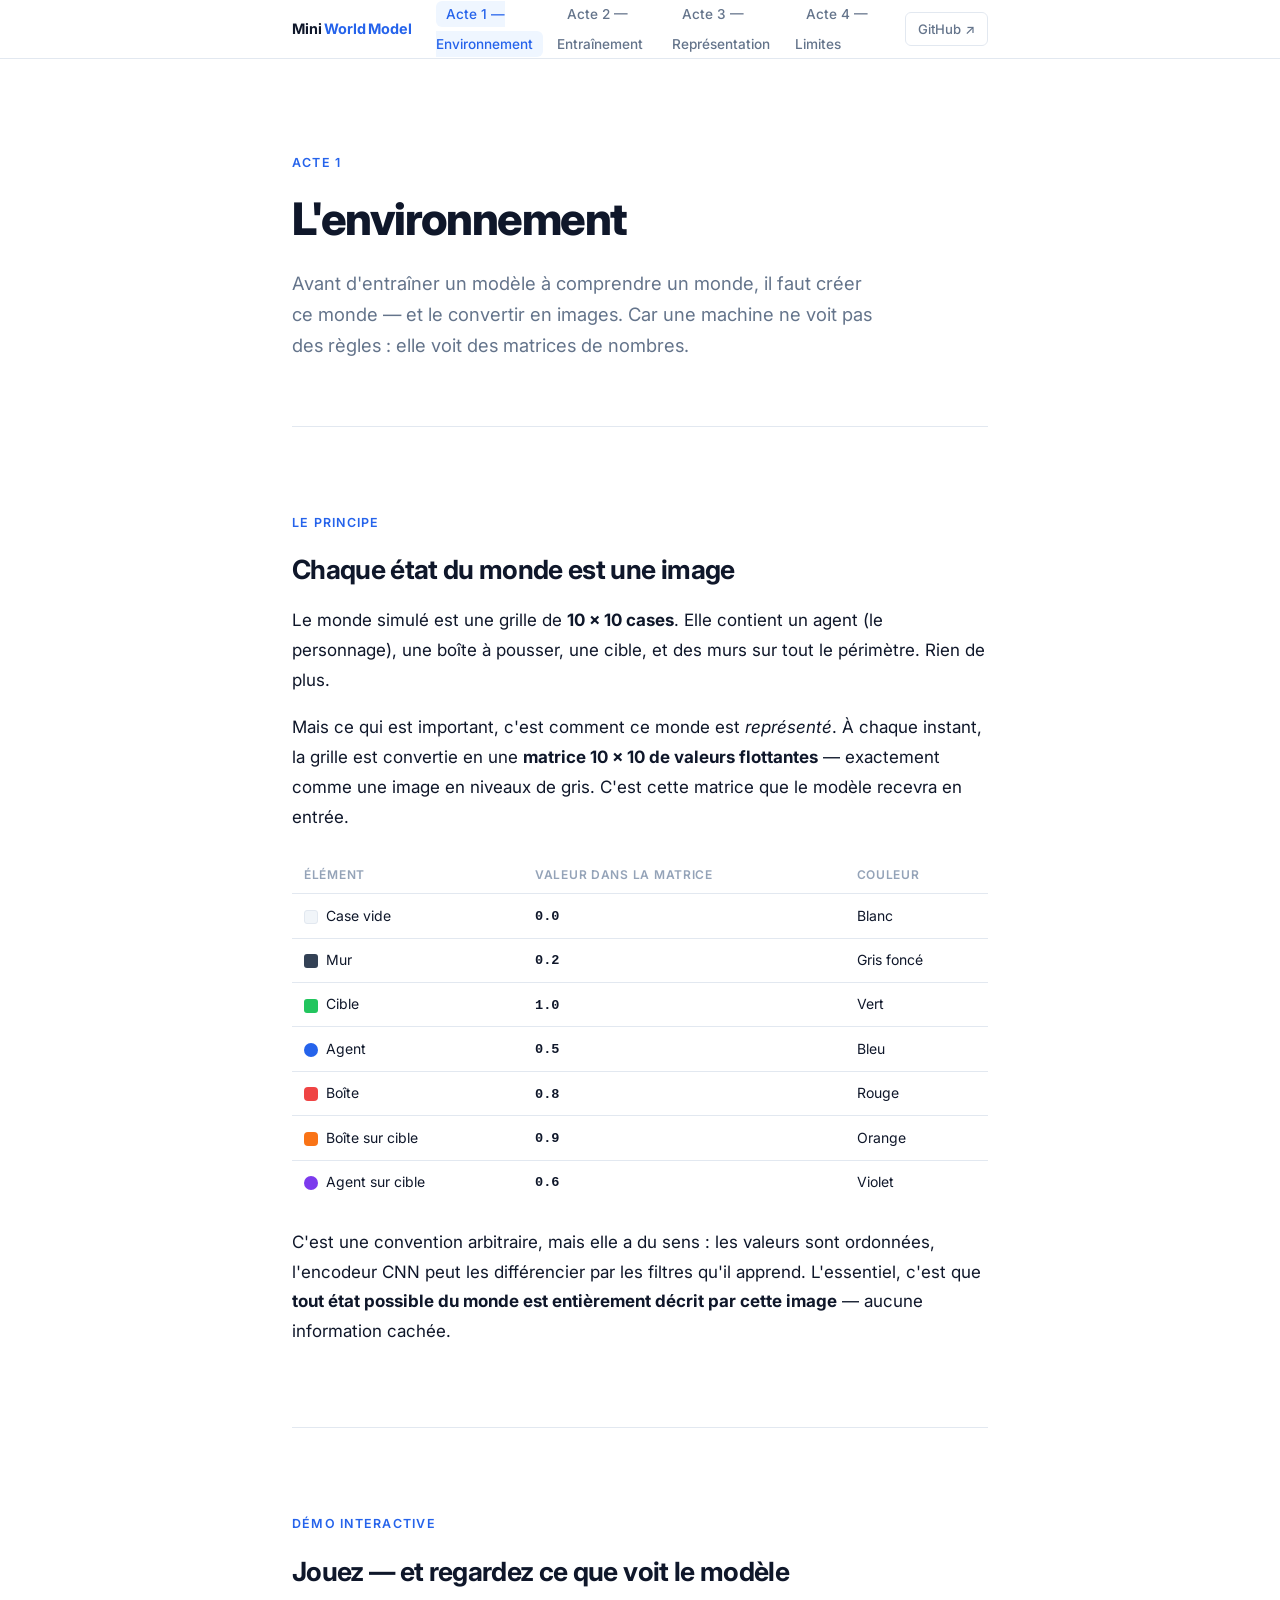
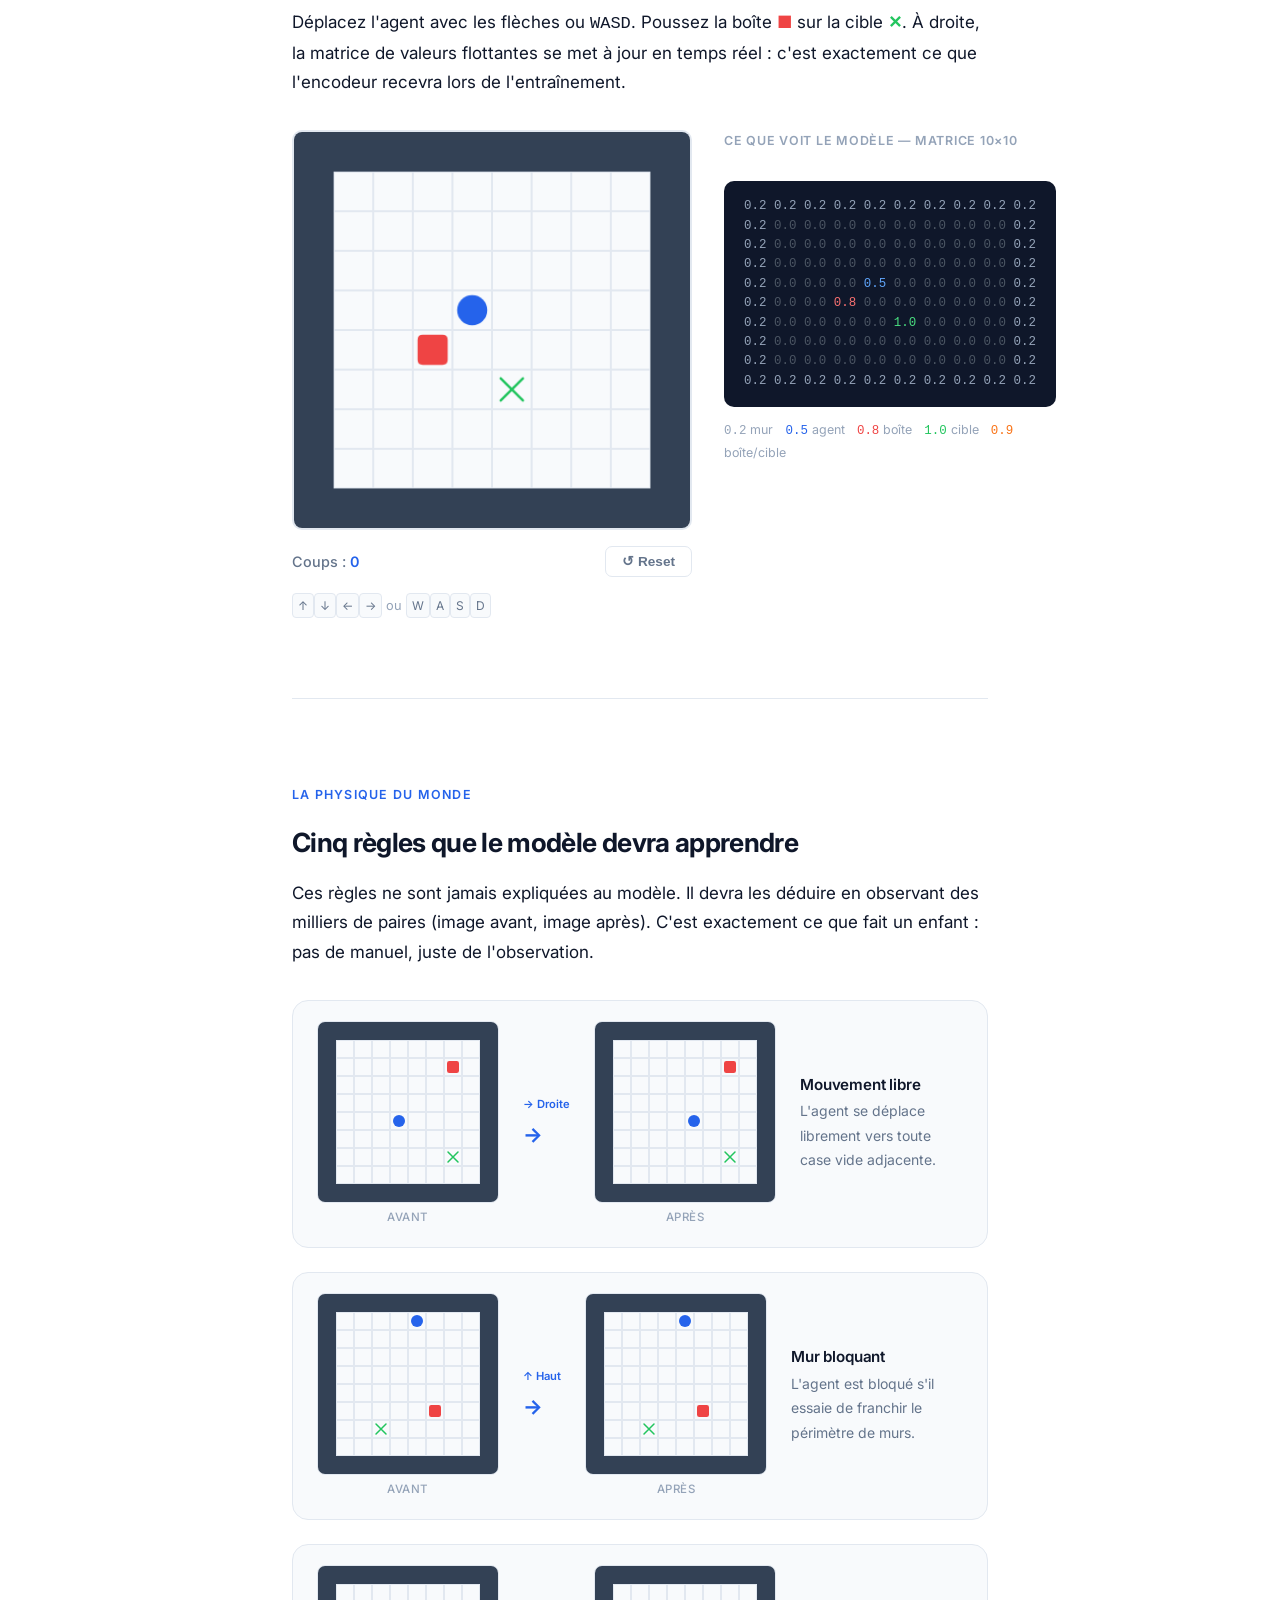
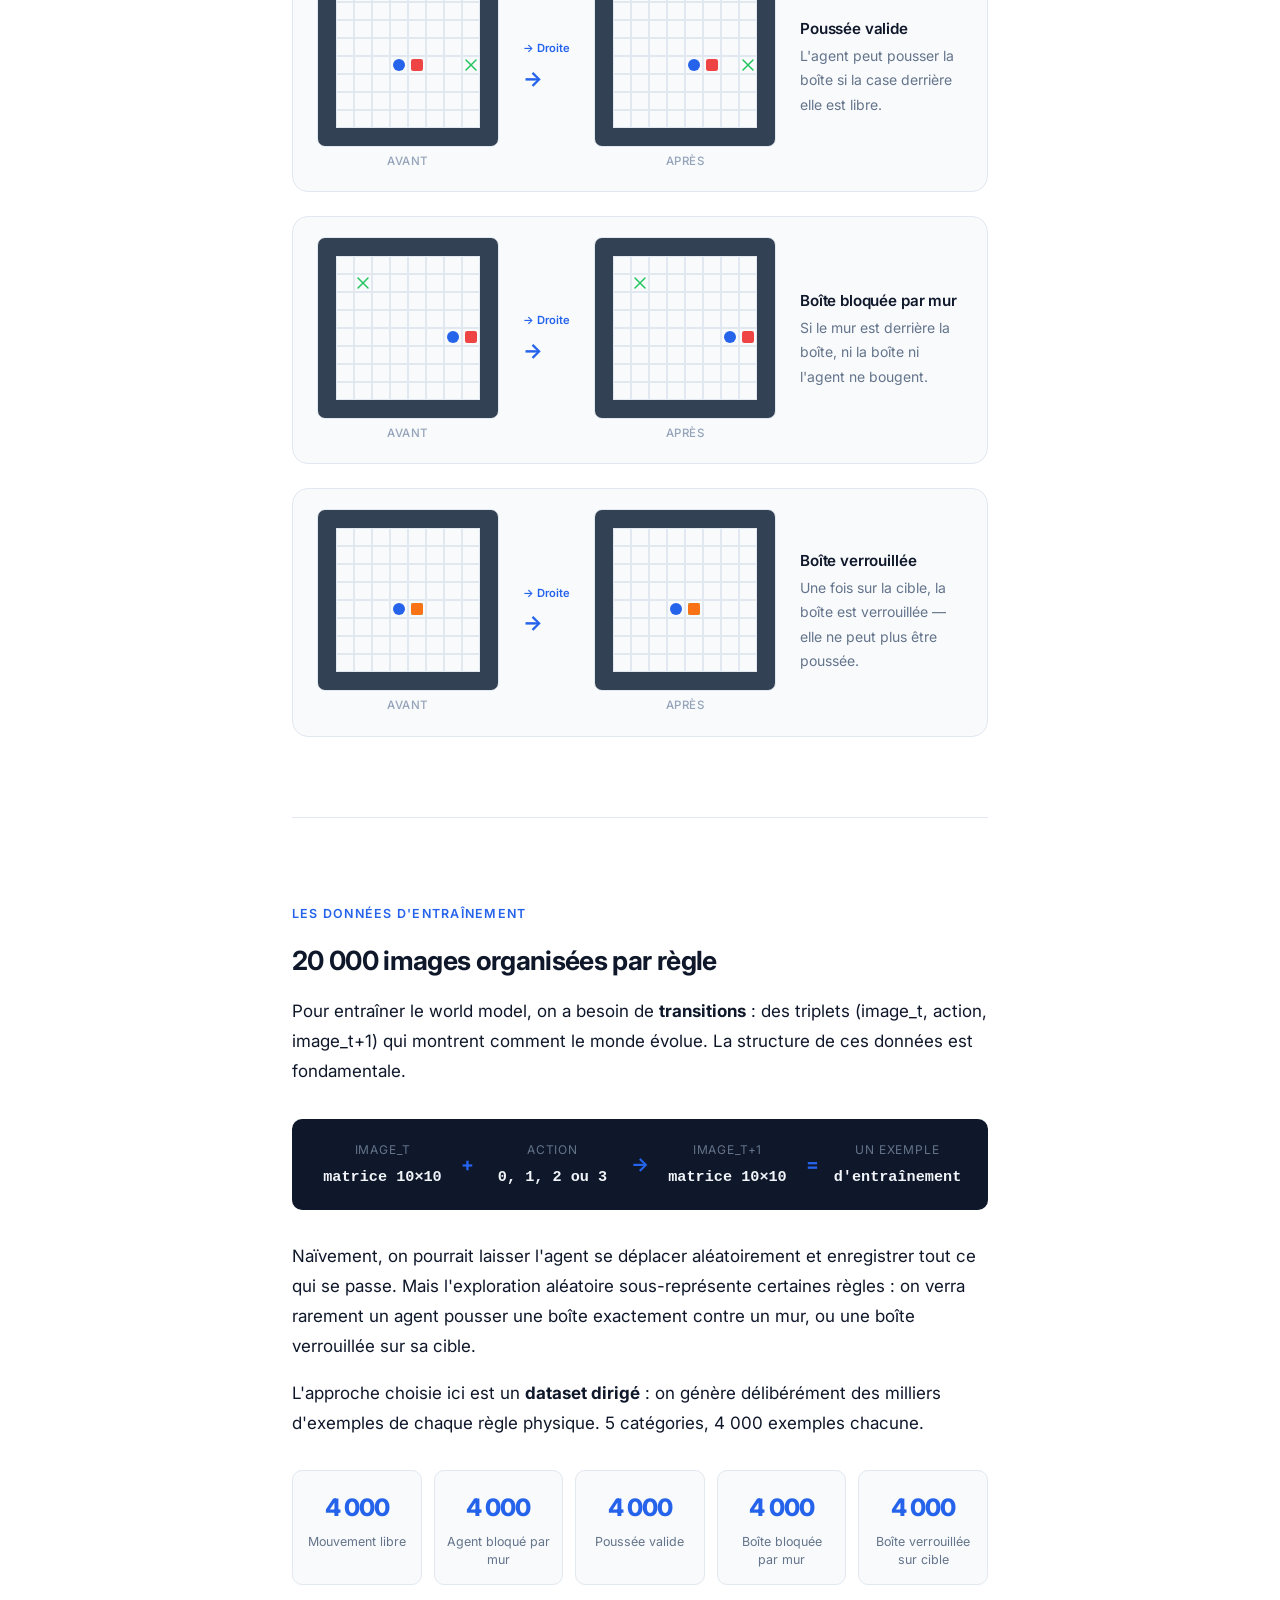
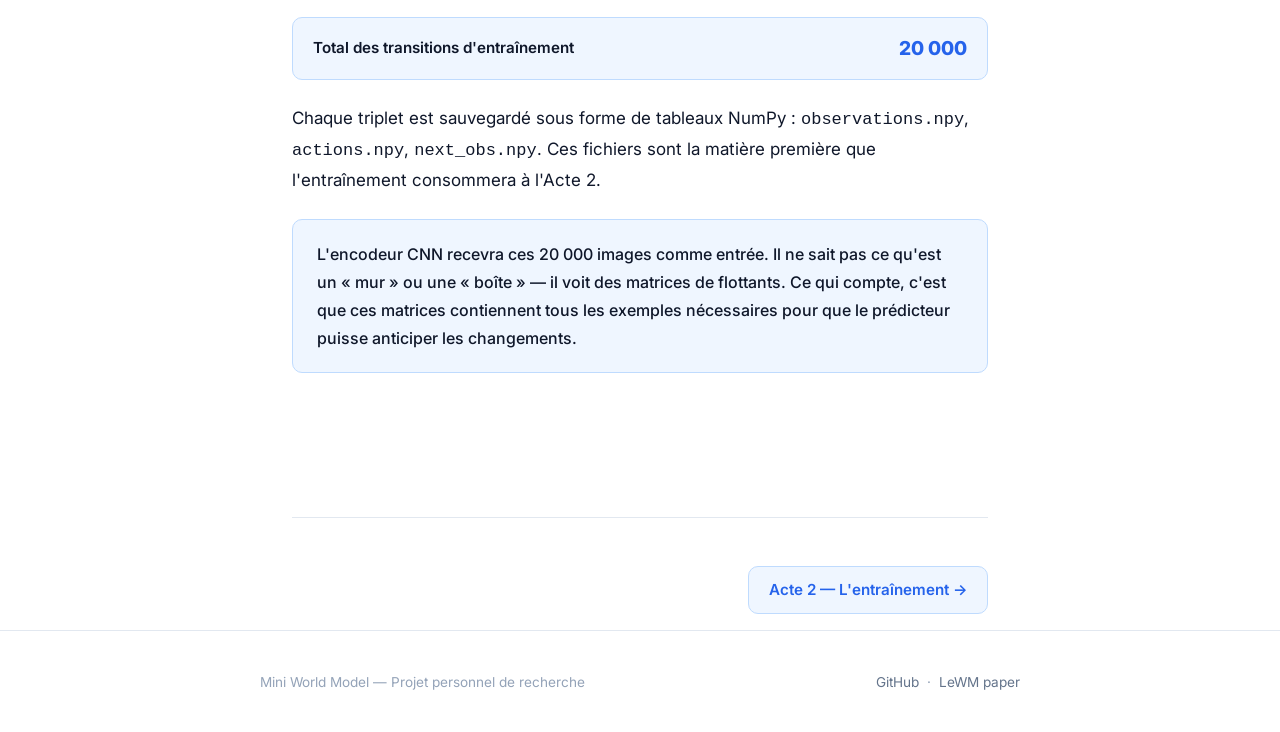
==== commit 304365fb: "fix: makeScenarioWorld accède à def.before.agent Co-Authored-By: Claude Sonnet 4.6 <noreply@anthropi" ====
--- a/site/acte1.html
+++ b/site/acte1.html
@@ -805,9 +805,9 @@
 
   function makeScenarioWorld(def) {
     const w = new GridWorld();
-    w.agent = [...def.agent];
-    w.box   = [...def.box];
-    w.target= [...def.target];
+    w.agent = [...def.before.agent];
+    w.box   = [...def.before.box];
+    w.target= [...def.before.target];
     w.won   = w.eq(w.box, w.target);
     w.moves = 0;
     return w;
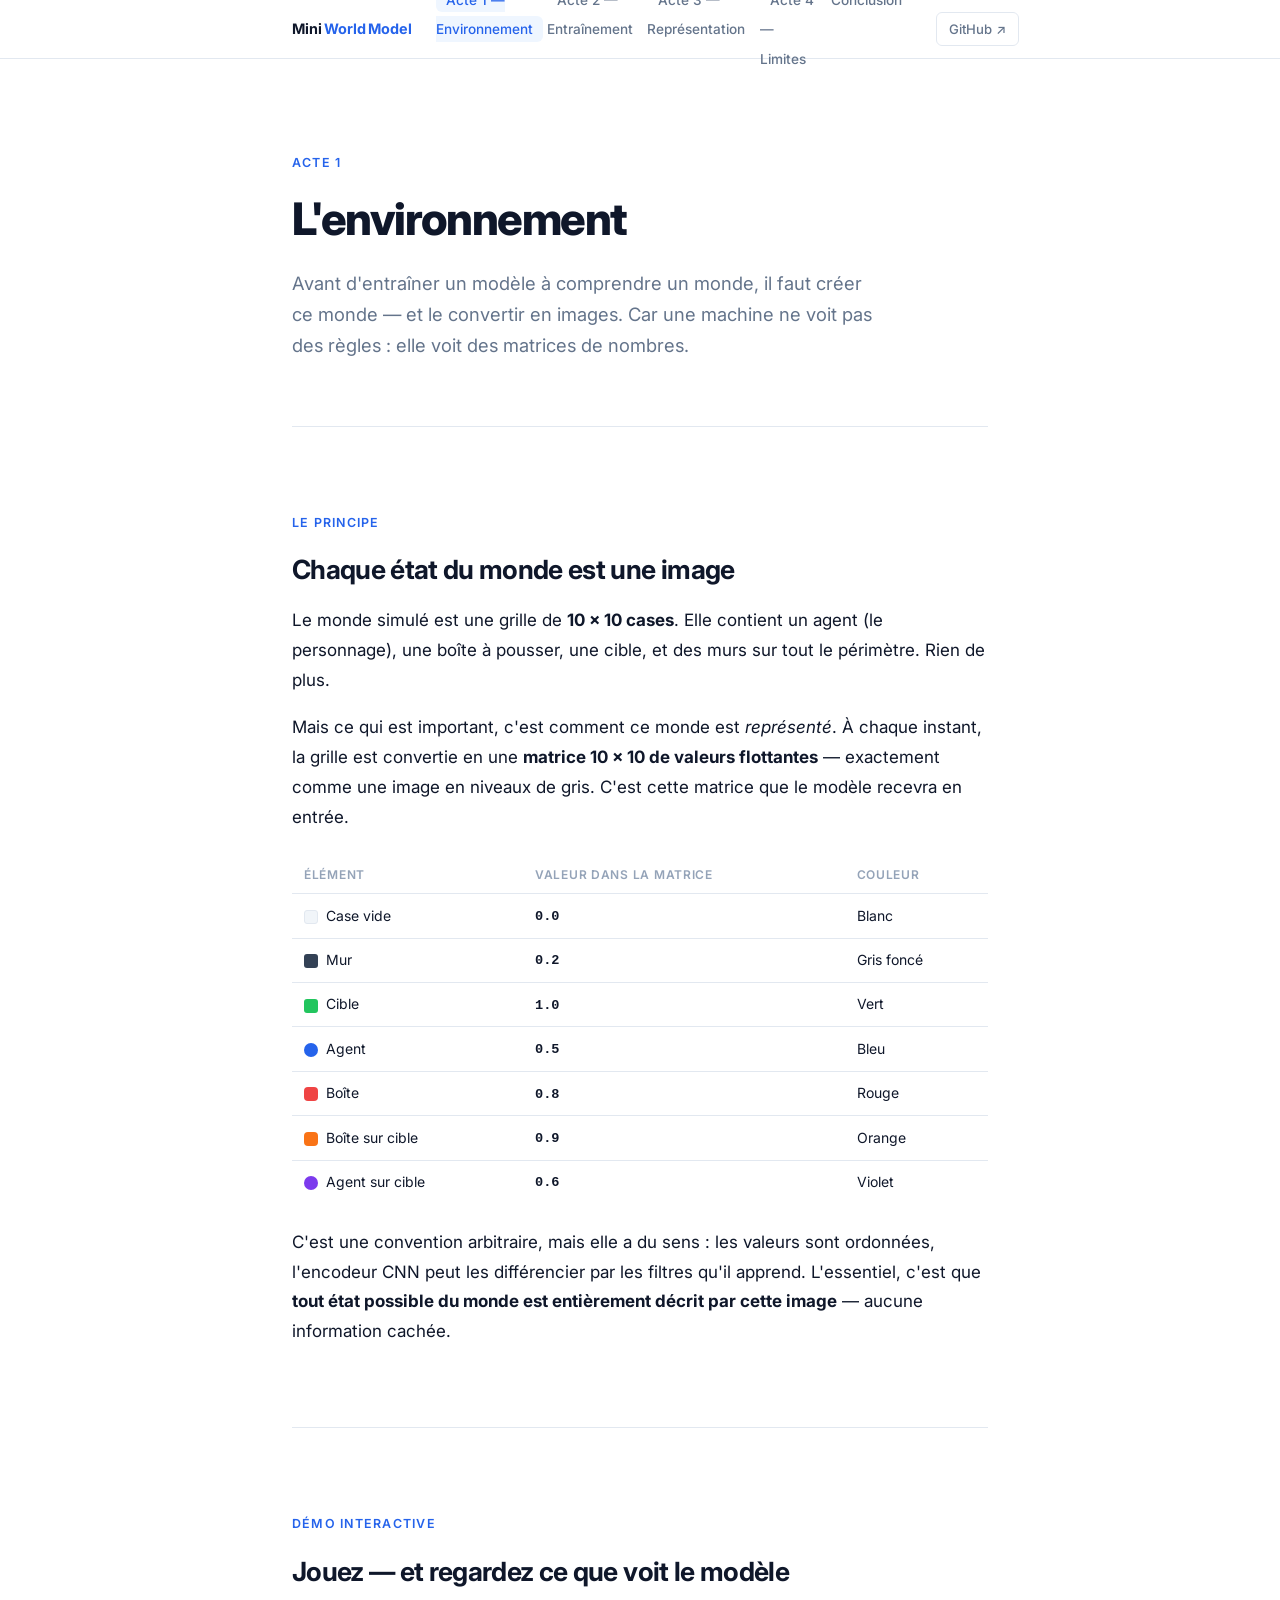
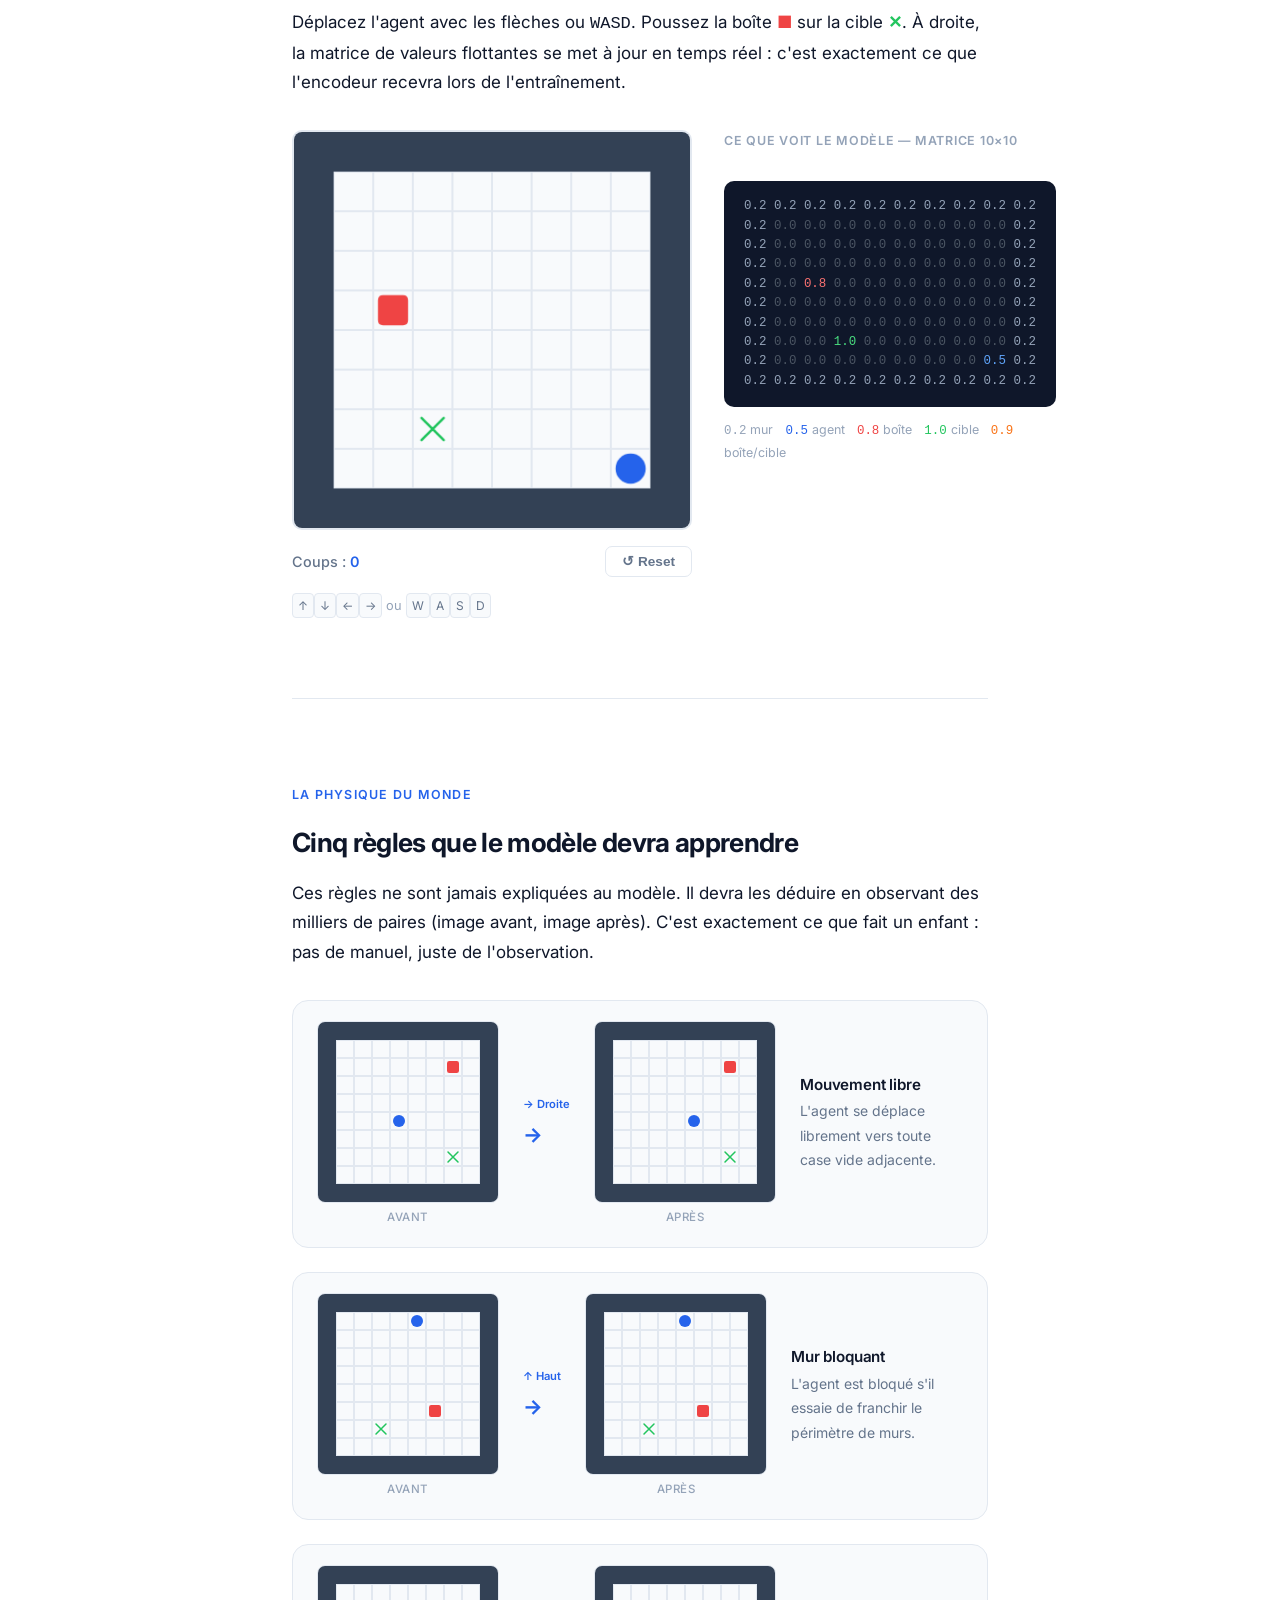
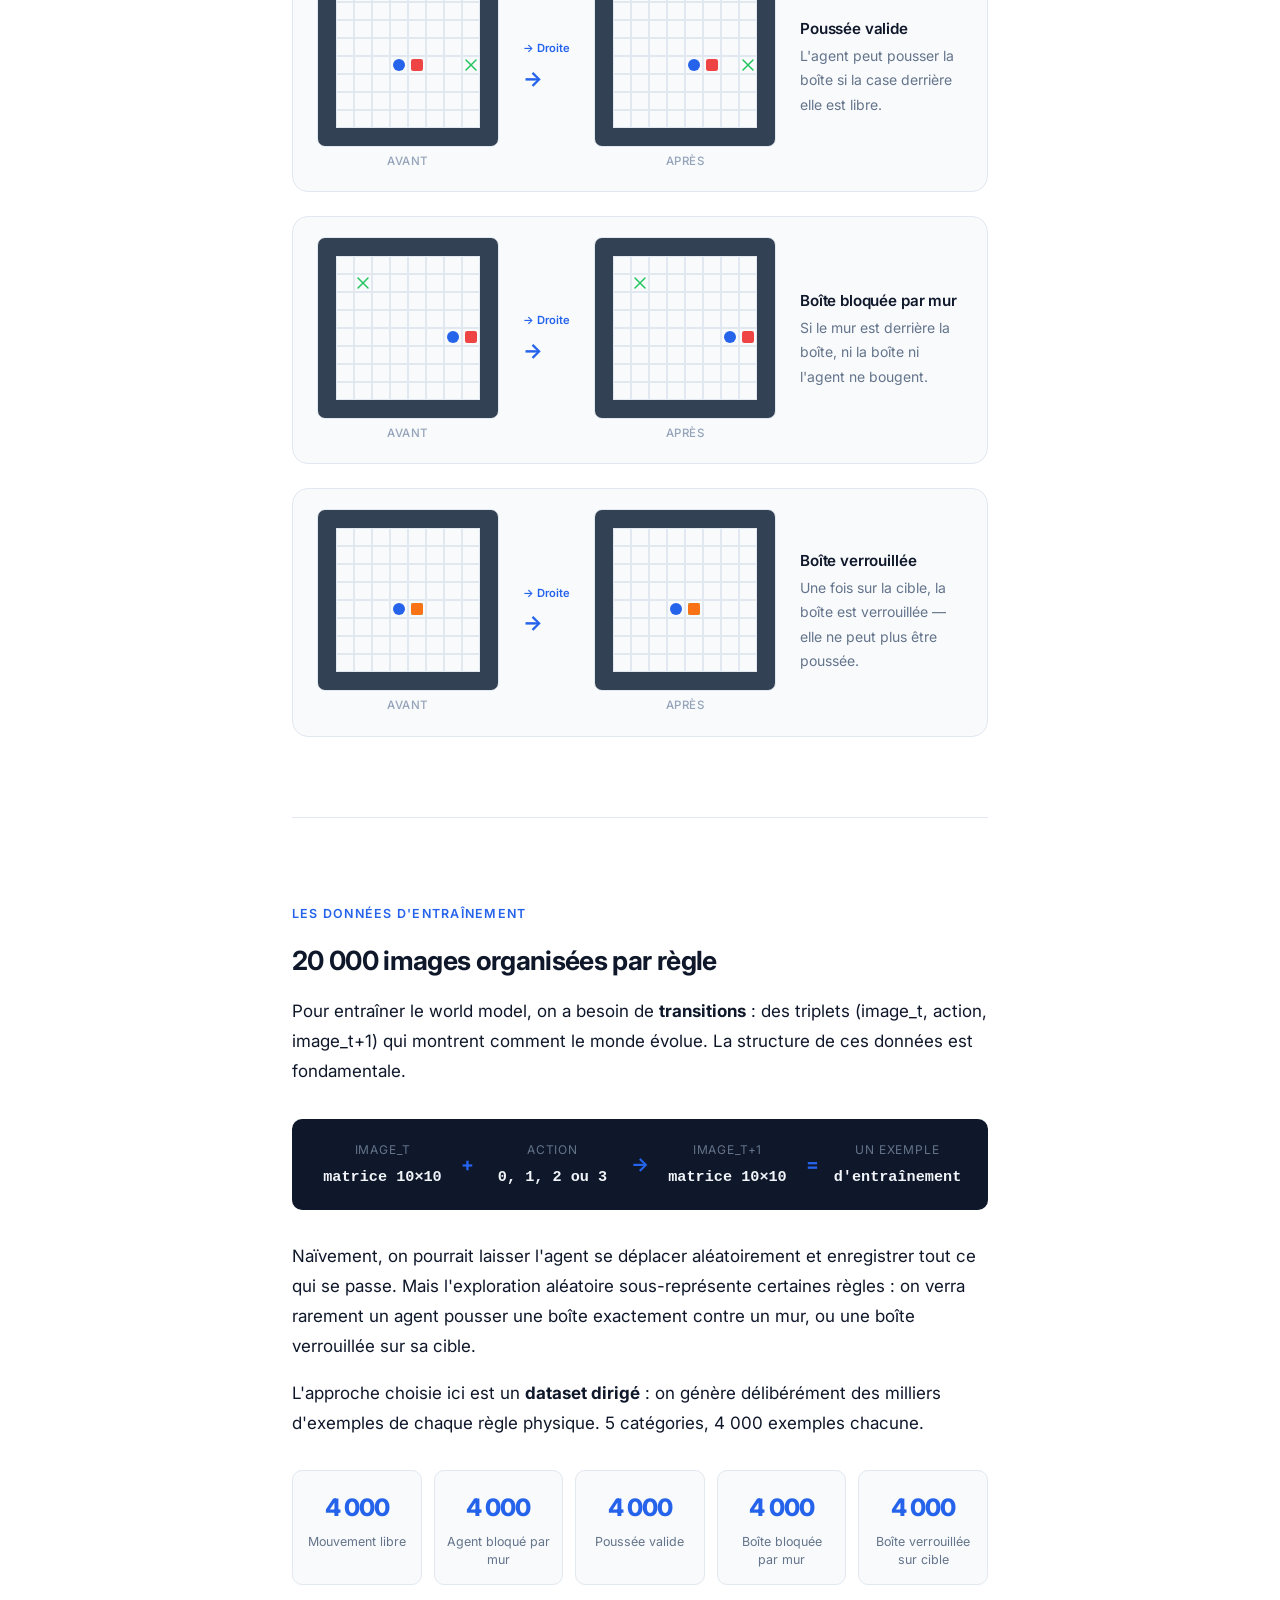
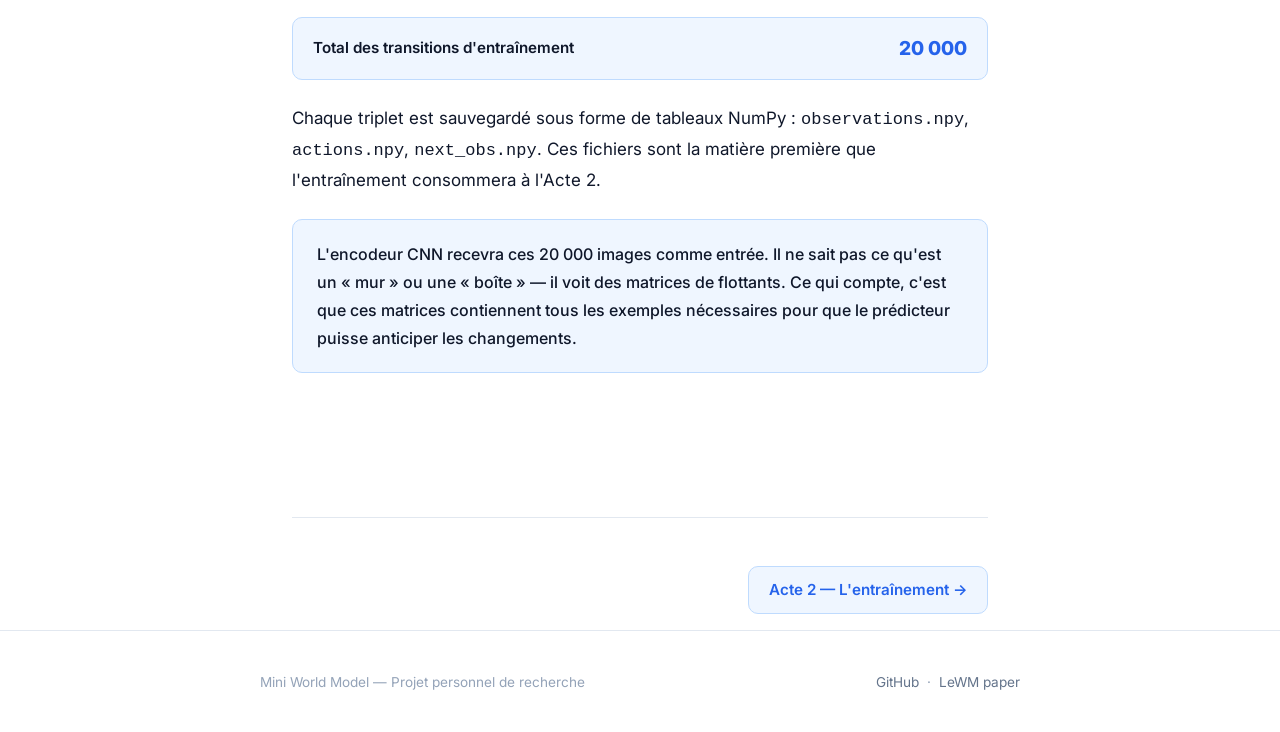
==== commit 4aaf40b3: "site: page conclusion + navigation mise à jour - Nouvelle page conclusion.html : texte personnel d'A" ====
--- a/site/acte1.html
+++ b/site/acte1.html
@@ -298,6 +298,7 @@
         <li><a href="acte2.html">Acte 2 — Entraînement</a></li>
         <li><a href="acte3.html">Acte 3 — Représentation</a></li>
         <li><a href="acte4.html">Acte 4 — Limites</a></li>
+        <li><a href="conclusion.html">Conclusion</a></li>
       </ul>
       <a href="https://github.com/Stabadev/mini-world-model" class="nav-github" target="_blank" rel="noopener">GitHub ↗</a>
     </div>
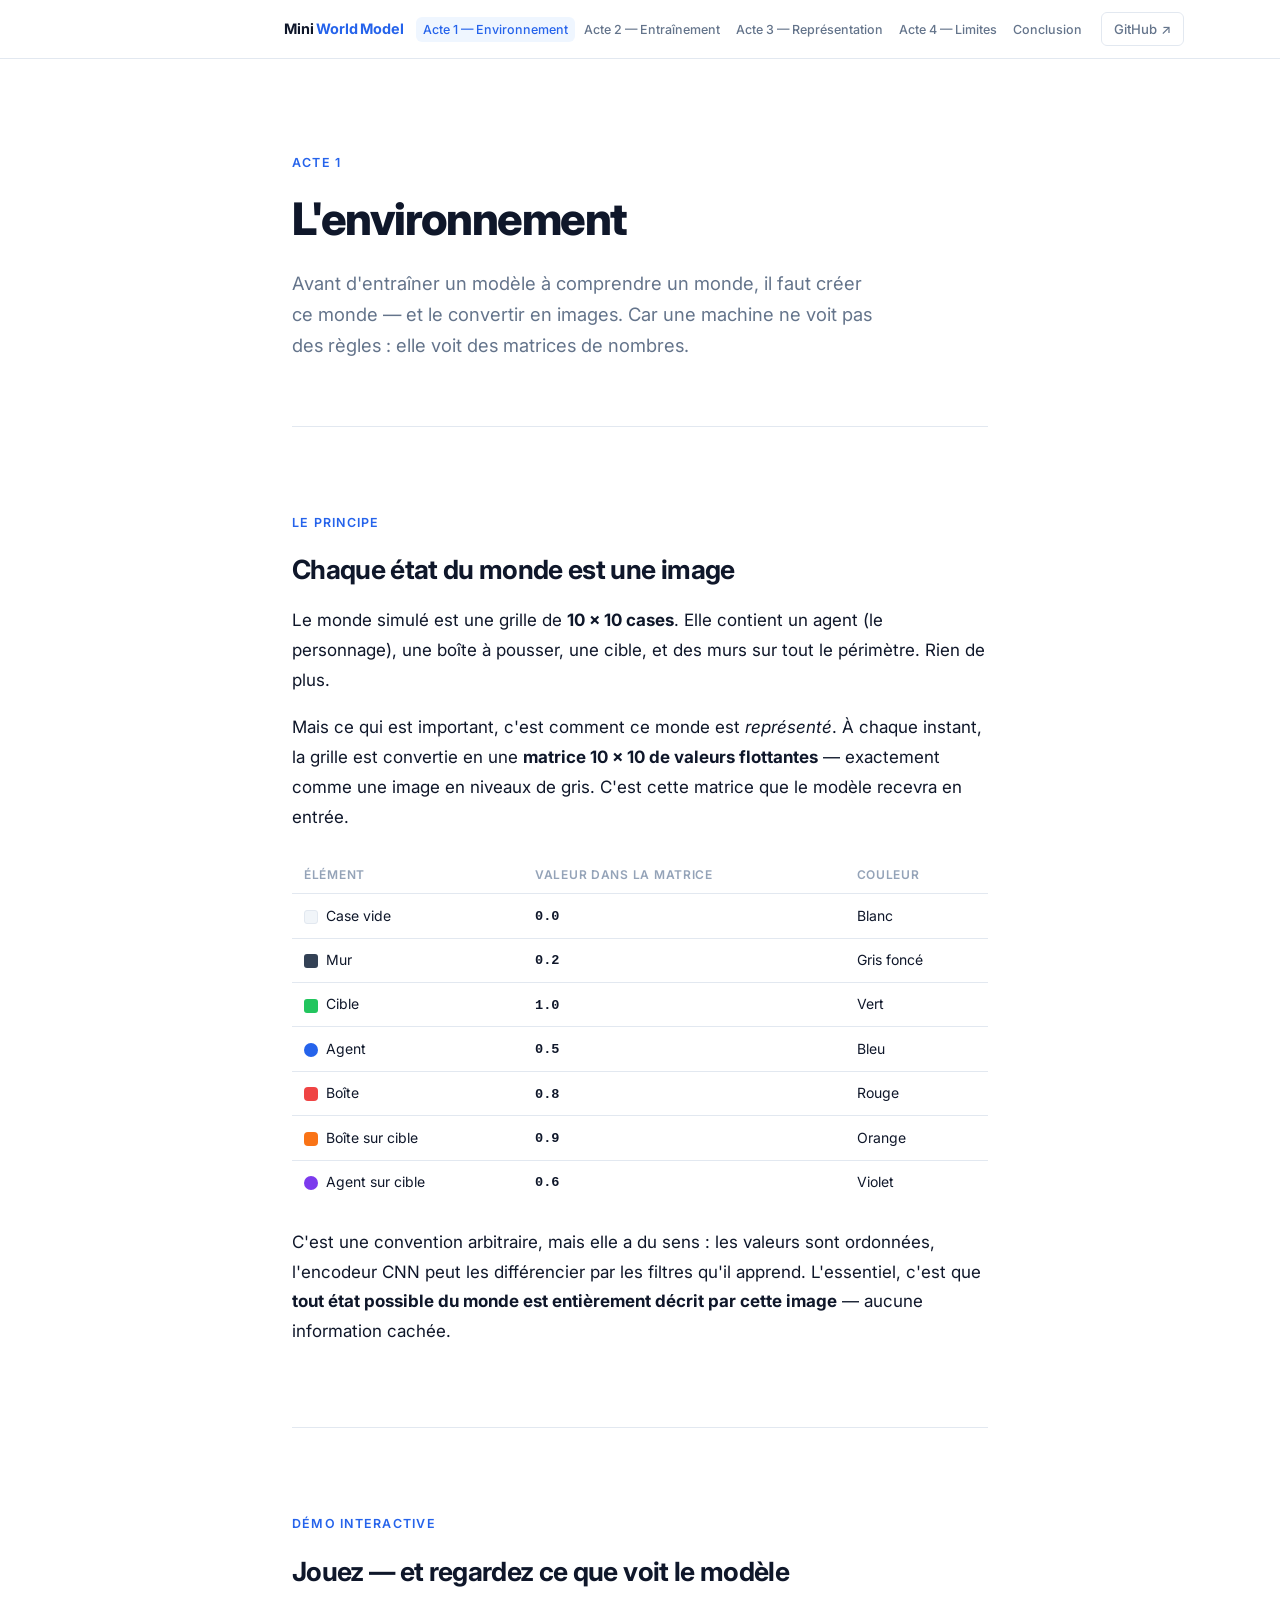
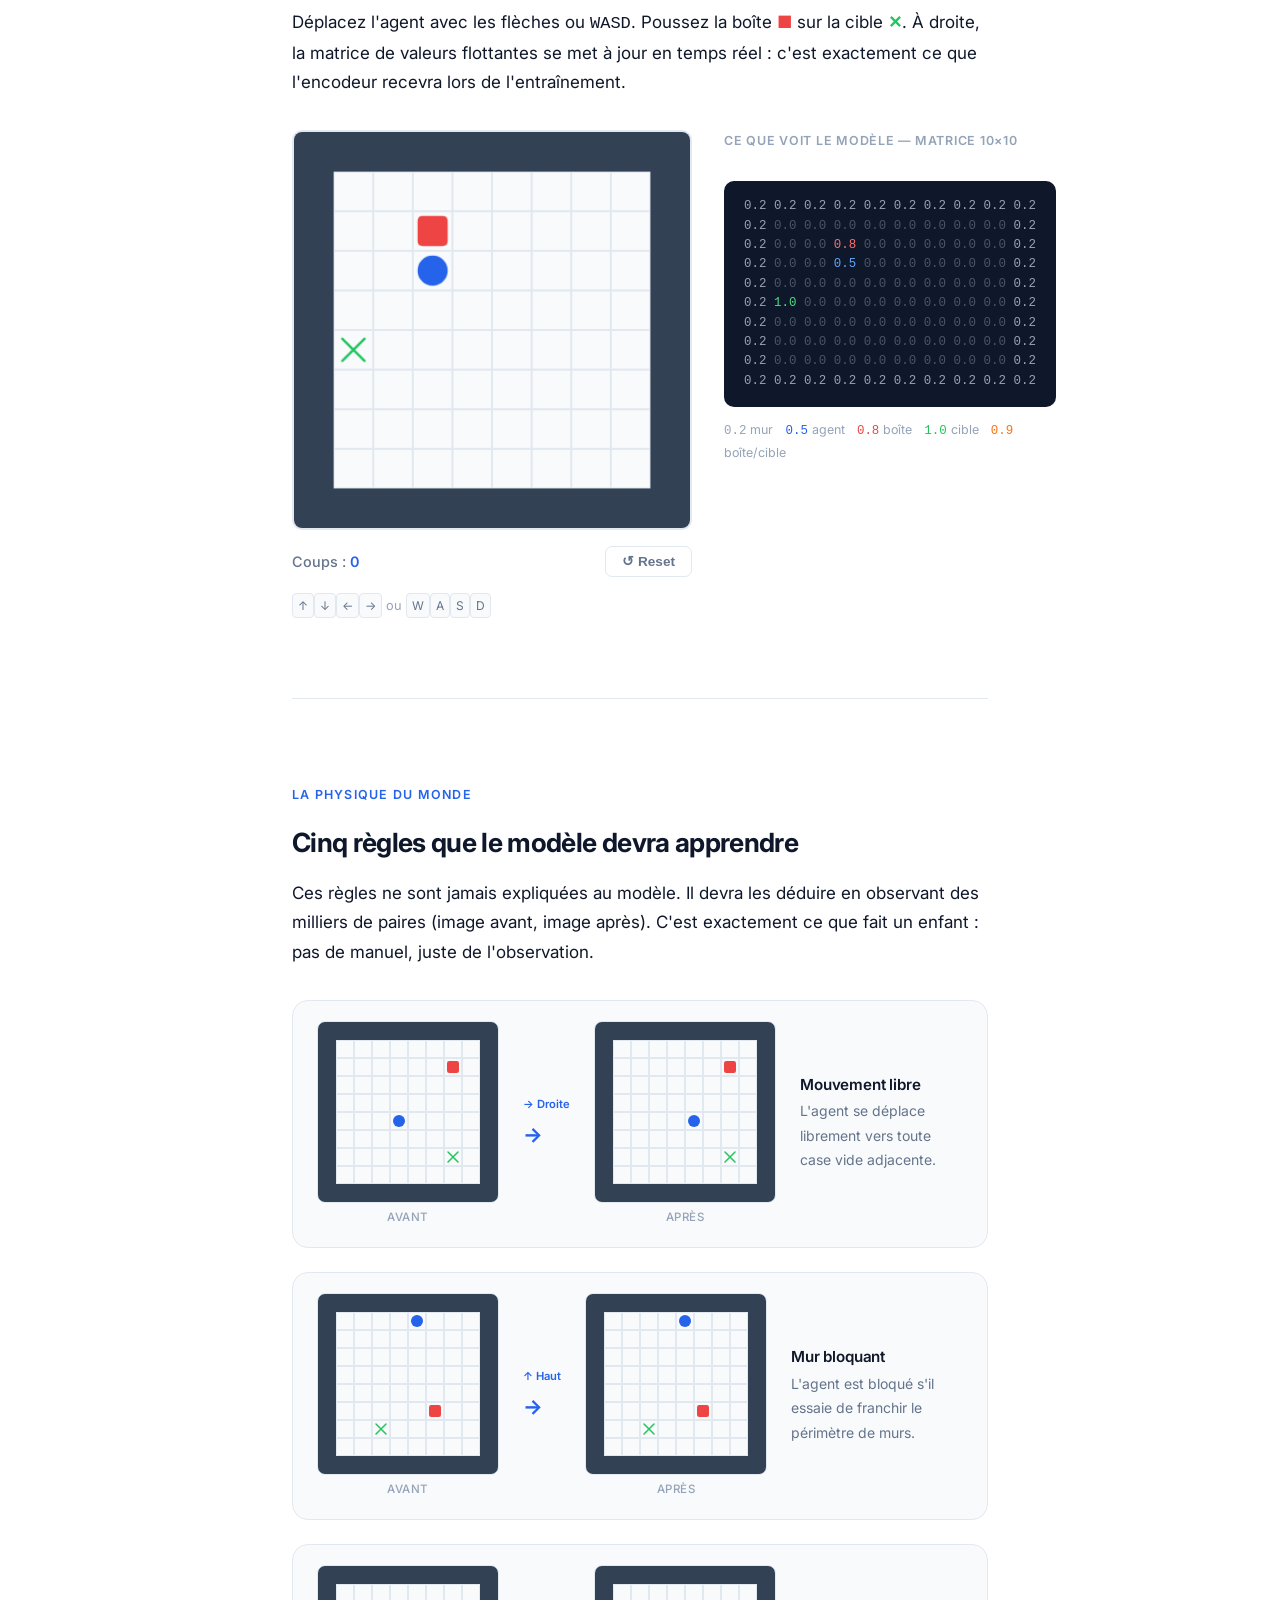
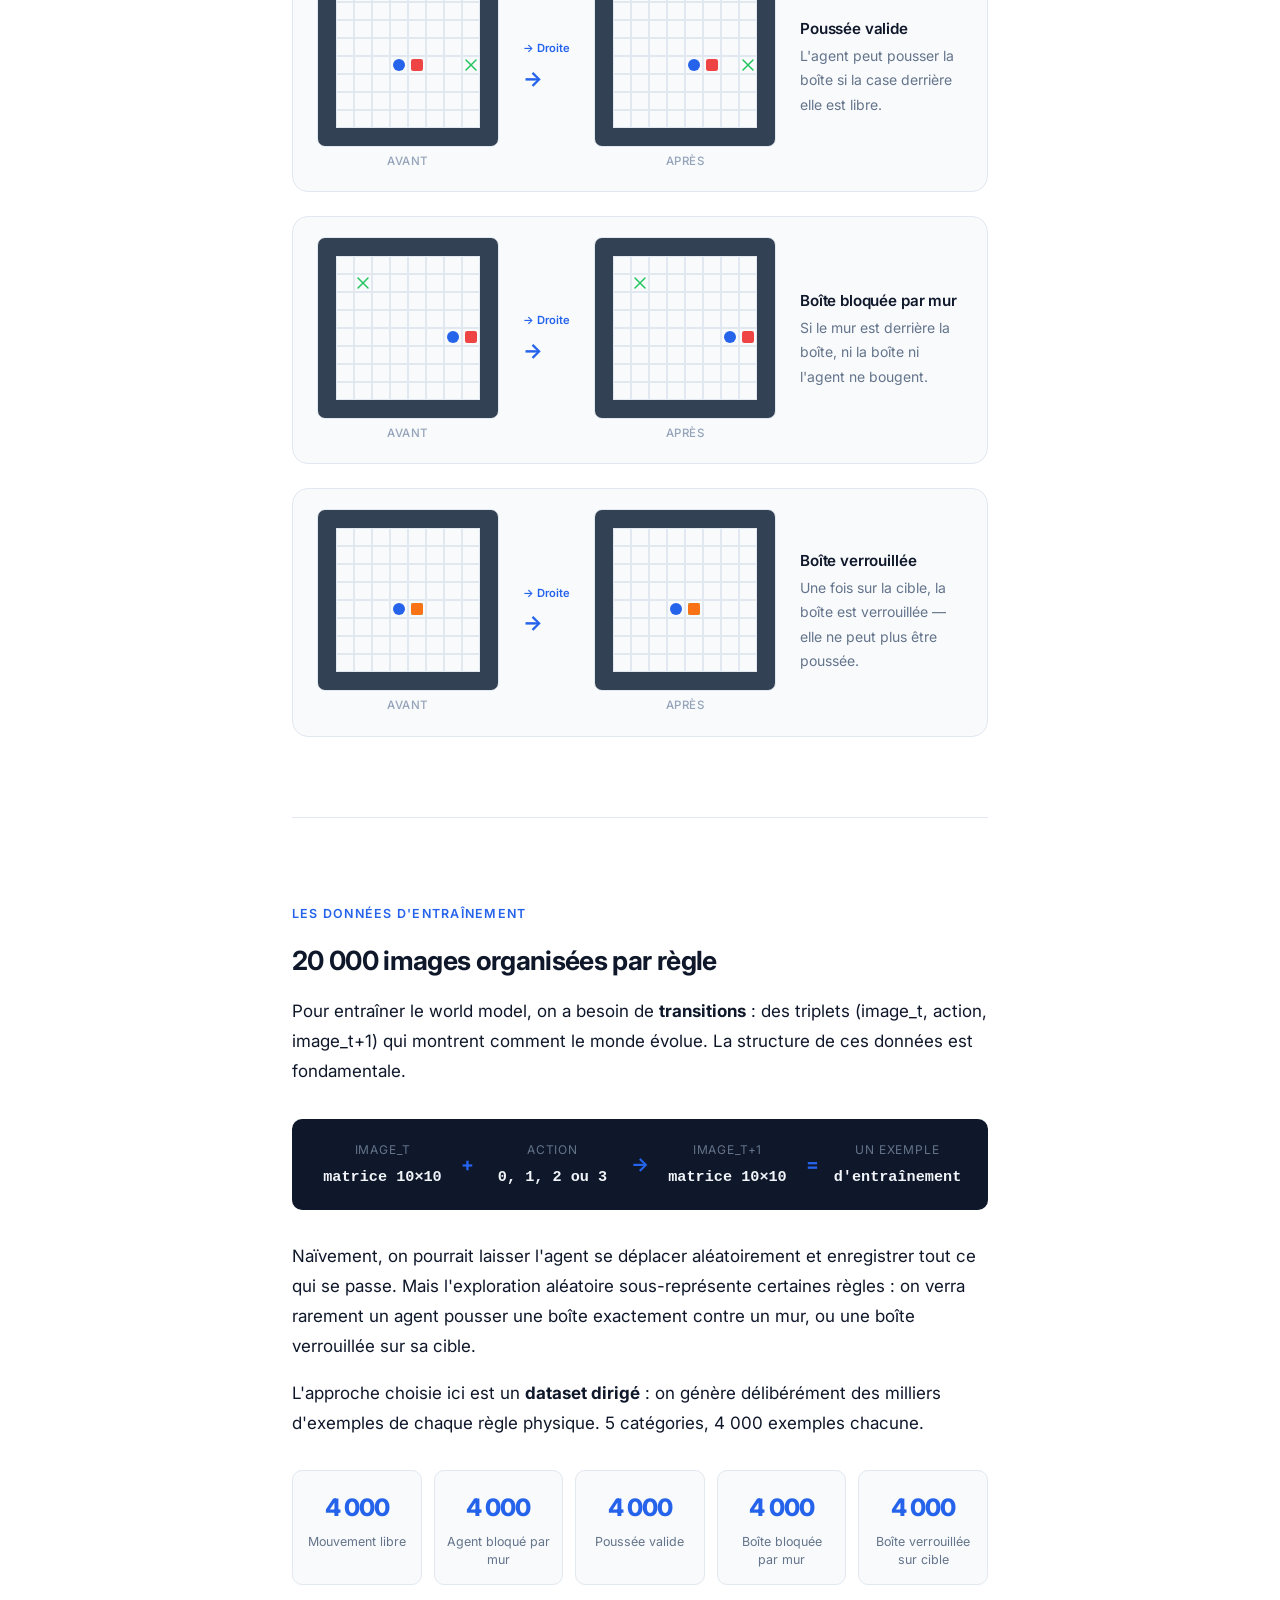
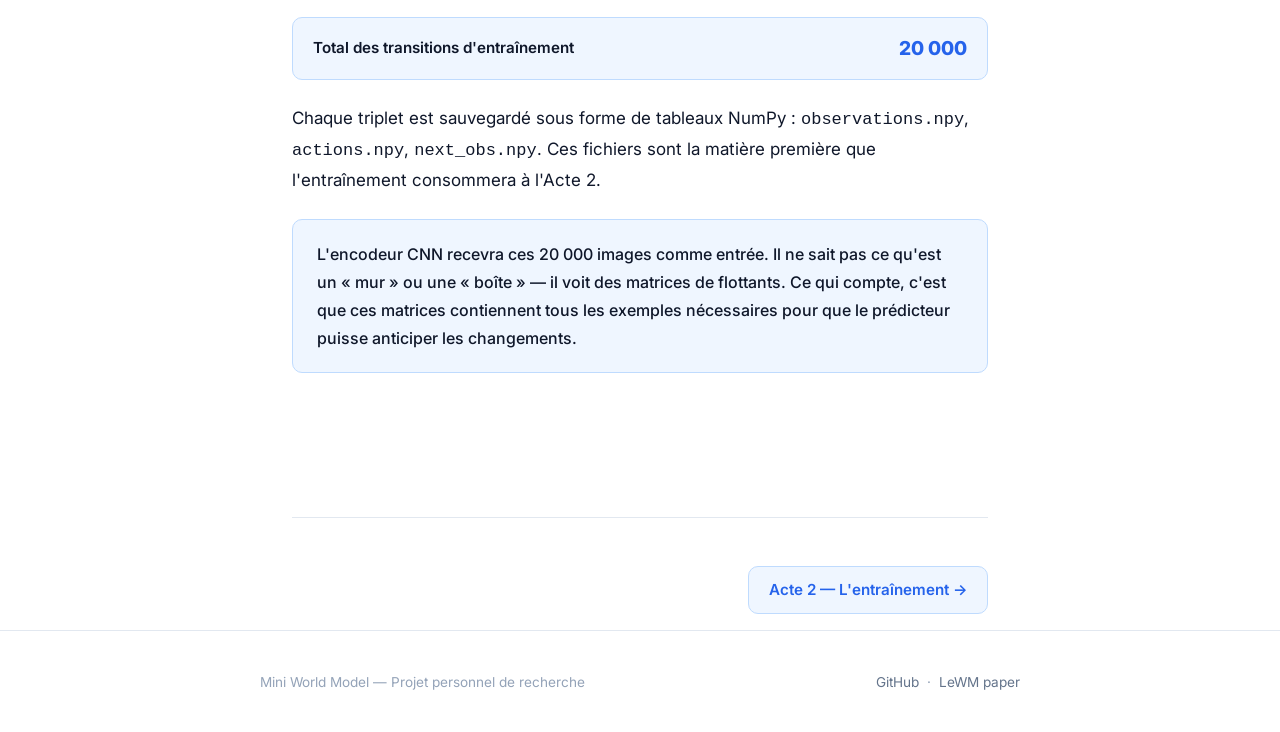
==== commit c9965706: "site: passe 1 mobile — burger nav + charts scrollables - style.css : burger button (☰ → ✕ animé), dr" ====
--- a/site/acte1.html
+++ b/site/acte1.html
@@ -301,6 +301,9 @@
         <li><a href="conclusion.html">Conclusion</a></li>
       </ul>
       <a href="https://github.com/Stabadev/mini-world-model" class="nav-github" target="_blank" rel="noopener">GitHub ↗</a>
+      <button class="nav-burger" aria-label="Menu" aria-expanded="false">
+        <span></span><span></span><span></span>
+      </button>
     </div>
   </nav>
 
@@ -885,5 +888,6 @@
   document.querySelectorAll('.reveal').forEach(el => obs.observe(el));
 
   </script>
+  <script src="nav.js"></script>
 </body>
 </html>
--- a/site/style.css
+++ b/site/style.css
@@ -49,14 +49,15 @@
 }
 
 .nav-inner {
-  max-width: var(--max-w);
+  max-width: min(var(--max-w), 100%);
+  width: 100%;
   margin: 0 auto;
-  padding: 0 2rem;
+  padding: 0 1.5rem;
   height: 58px;
   display: flex;
   align-items: center;
   justify-content: space-between;
-  gap: 1.5rem;
+  gap: 0.75rem;
 }
 
 .nav-logo {
@@ -73,17 +74,18 @@
 .nav-links {
   display: flex;
   list-style: none;
-  gap: 0.25rem;
+  gap: 0.1rem;
 }
 
 .nav-links a {
-  font-size: 0.85rem;
+  font-size: 0.78rem;
   font-weight: 500;
   color: var(--text-muted);
   text-decoration: none;
-  padding: 0.3rem 0.65rem;
+  padding: 0.3rem 0.45rem;
   border-radius: 6px;
   transition: color 0.15s, background 0.15s;
+  white-space: nowrap;
 }
 
 .nav-links a:hover {
@@ -407,6 +409,37 @@
 /* ===========================
    RESPONSIVE
    =========================== */
+/* ── burger button (hidden on desktop) ── */
+.nav-burger {
+  display: none;
+  flex-direction: column;
+  justify-content: center;
+  gap: 5px;
+  background: none;
+  border: none;
+  cursor: pointer;
+  padding: 6px;
+  border-radius: 6px;
+  flex-shrink: 0;
+}
+.nav-burger span {
+  display: block;
+  width: 22px;
+  height: 2px;
+  background: var(--text);
+  border-radius: 2px;
+  transition: transform 0.2s, opacity 0.2s;
+}
+.nav-burger.open span:nth-child(1) { transform: translateY(7px) rotate(45deg); }
+.nav-burger.open span:nth-child(2) { opacity: 0; }
+.nav-burger.open span:nth-child(3) { transform: translateY(-7px) rotate(-45deg); }
+
+/* ── canvas scroll wrapper ── */
+.canvas-scroll {
+  overflow-x: auto;
+  -webkit-overflow-scrolling: touch;
+}
+
 @media (max-width: 640px) {
   h1 { font-size: 2rem; }
   h2 { font-size: 1.35rem; }
@@ -416,7 +449,35 @@
 
   .acts-grid { grid-template-columns: 1fr; }
 
-  .nav-links { display: none; }
+  /* nav burger */
+  .nav-burger { display: flex; }
+  .nav-github { display: none; }
+  .nav-links {
+    display: none;
+    position: absolute;
+    top: 58px;
+    left: 0;
+    right: 0;
+    background: rgba(255,255,255,0.97);
+    backdrop-filter: blur(12px);
+    border-bottom: 1px solid var(--border);
+    flex-direction: column;
+    padding: 0.25rem 0;
+    gap: 0;
+    z-index: 200;
+    box-shadow: 0 8px 24px rgba(0,0,0,0.08);
+  }
+  .nav-links.open { display: flex; }
+  .nav-links li { width: 100%; }
+  .nav-links a {
+    display: block;
+    padding: 0.75rem 1.5rem;
+    border-radius: 0;
+    font-size: 0.9rem;
+    border-bottom: 1px solid var(--border);
+    white-space: normal;
+  }
+  .nav-links li:last-child a { border-bottom: none; }
 
   .footer-inner {
     flex-direction: column;
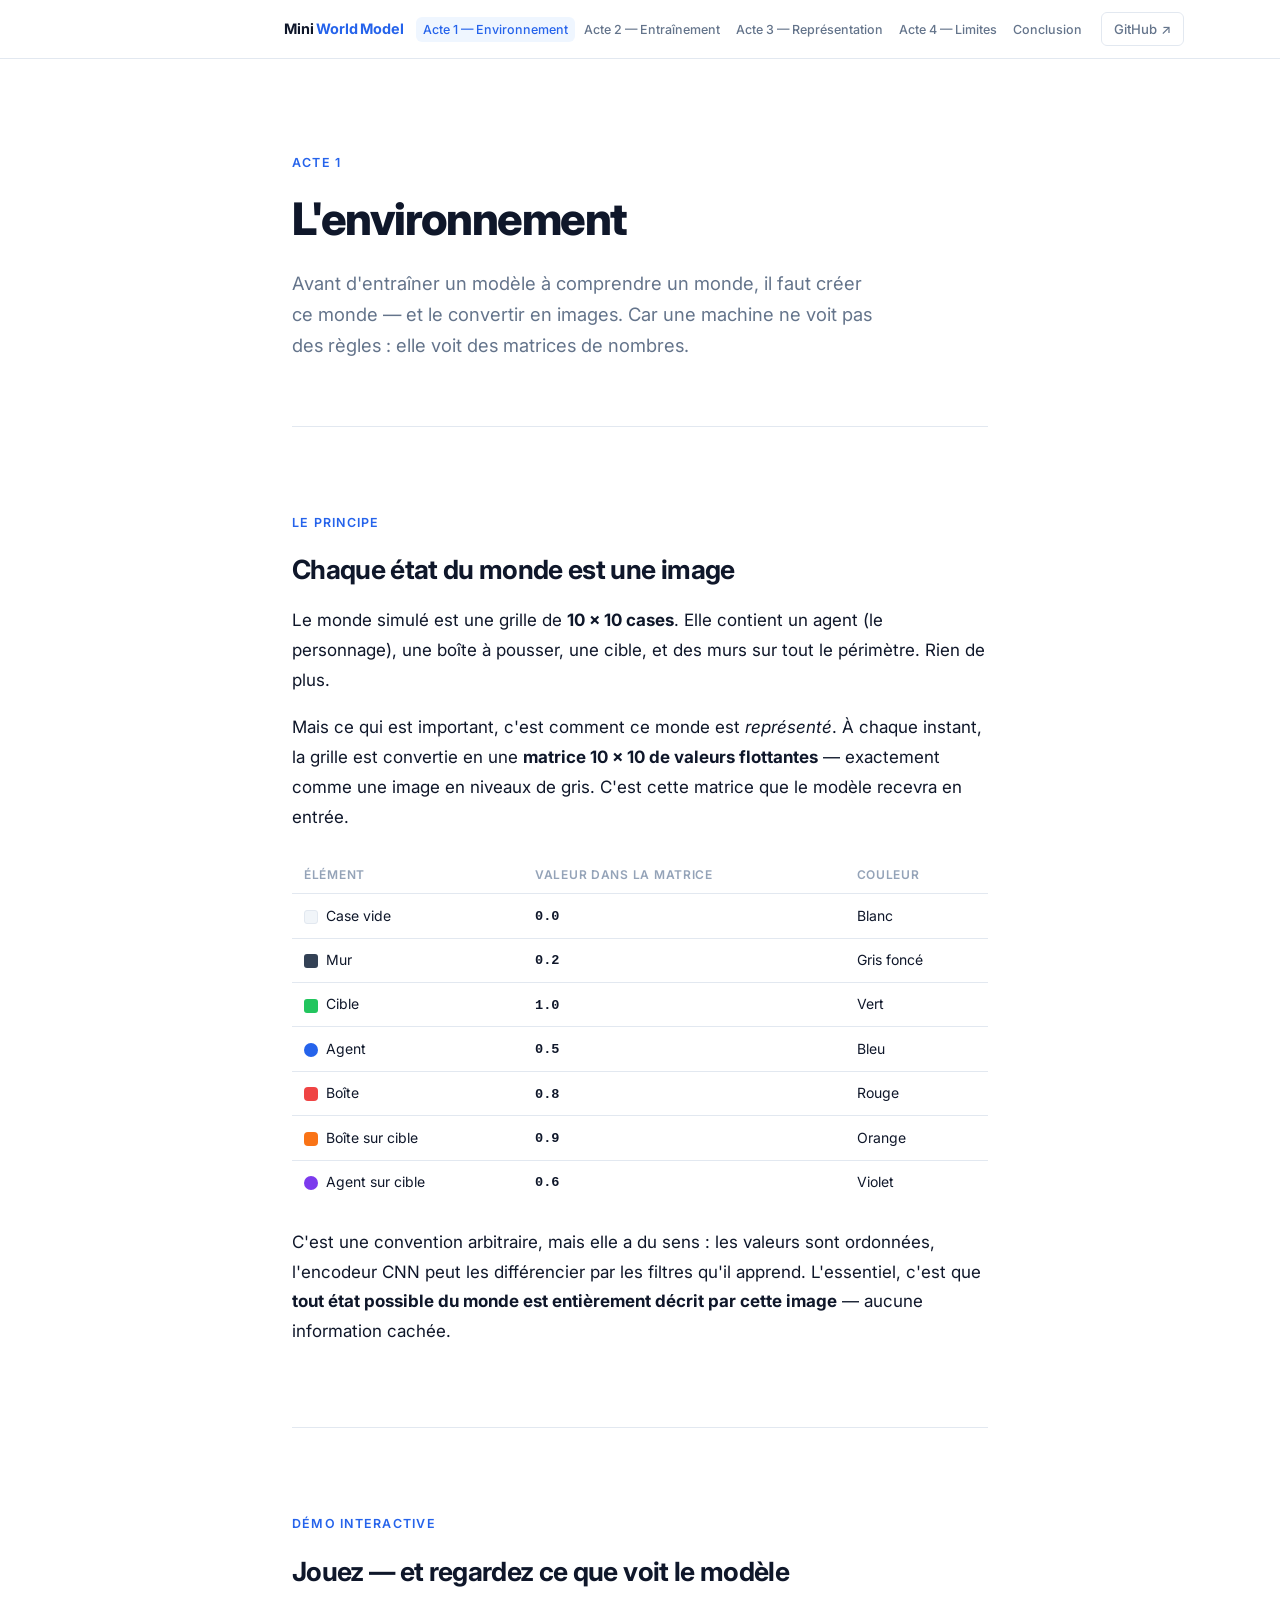
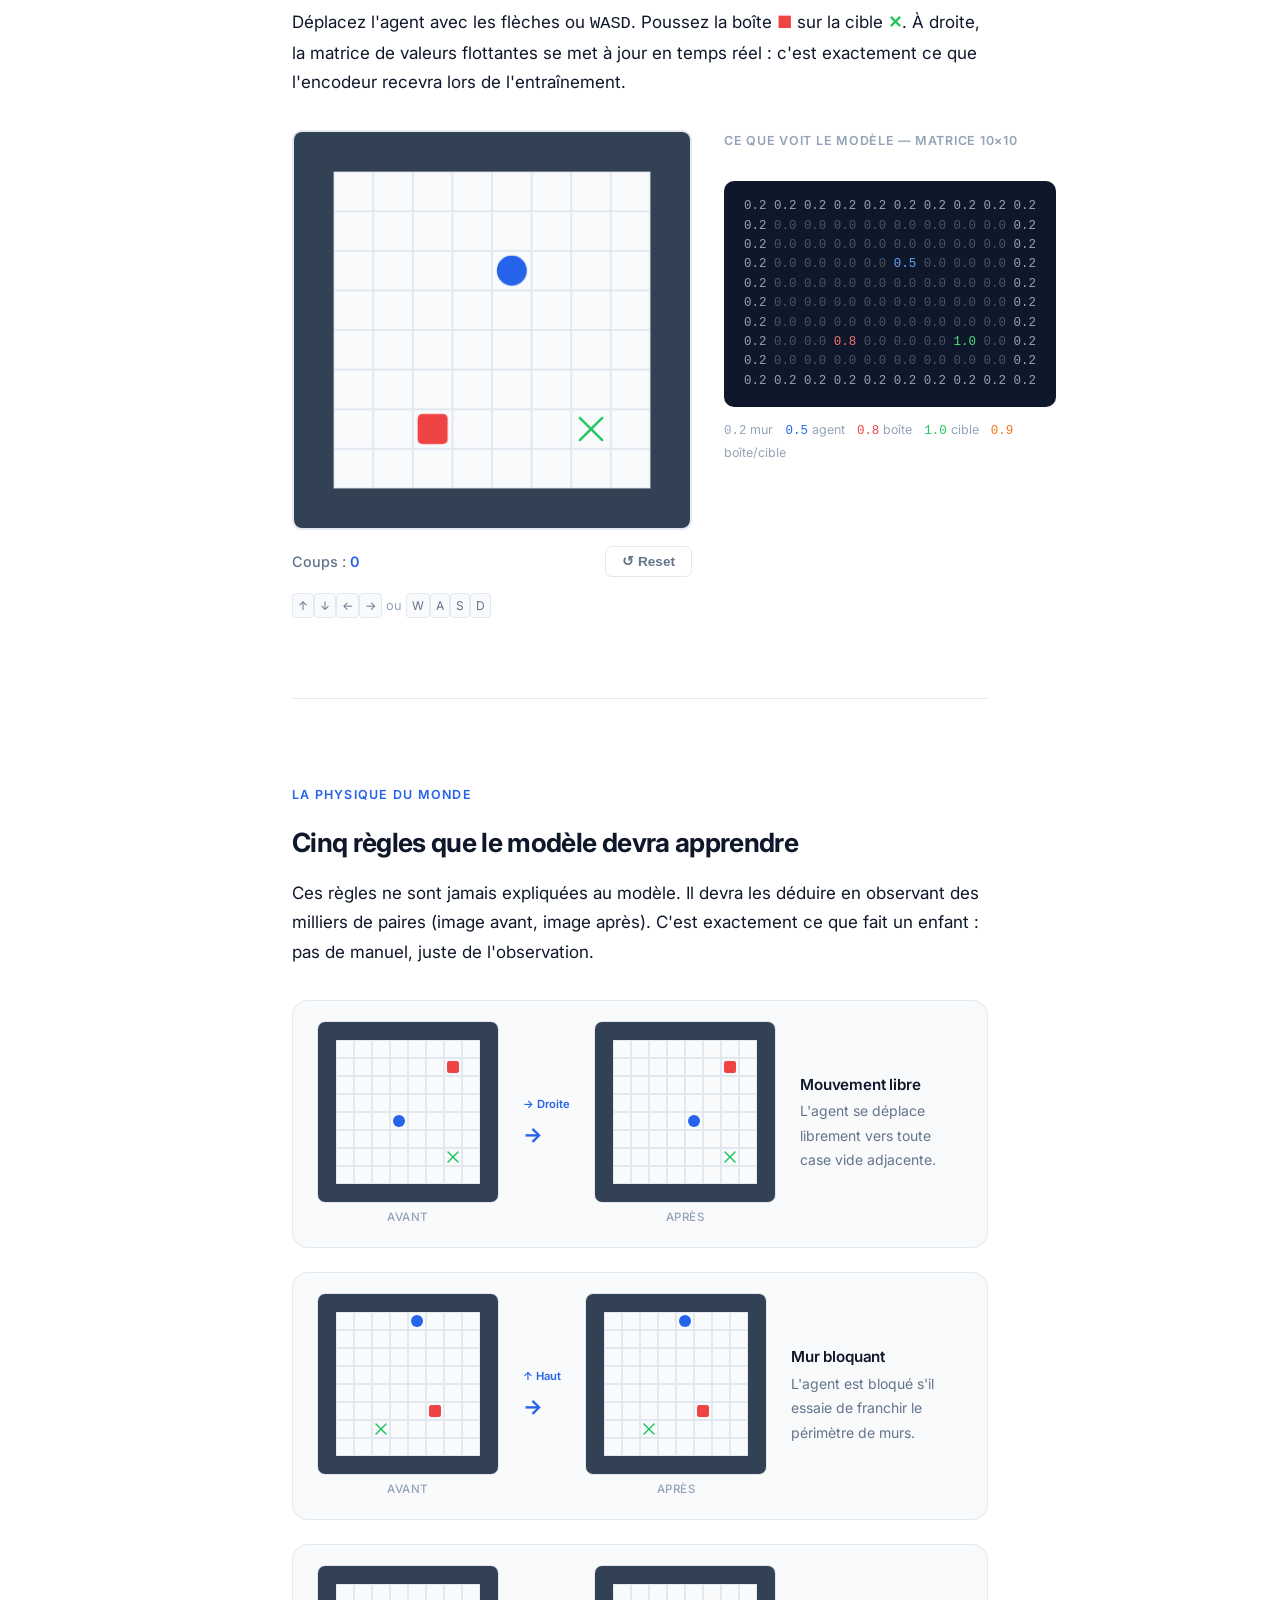
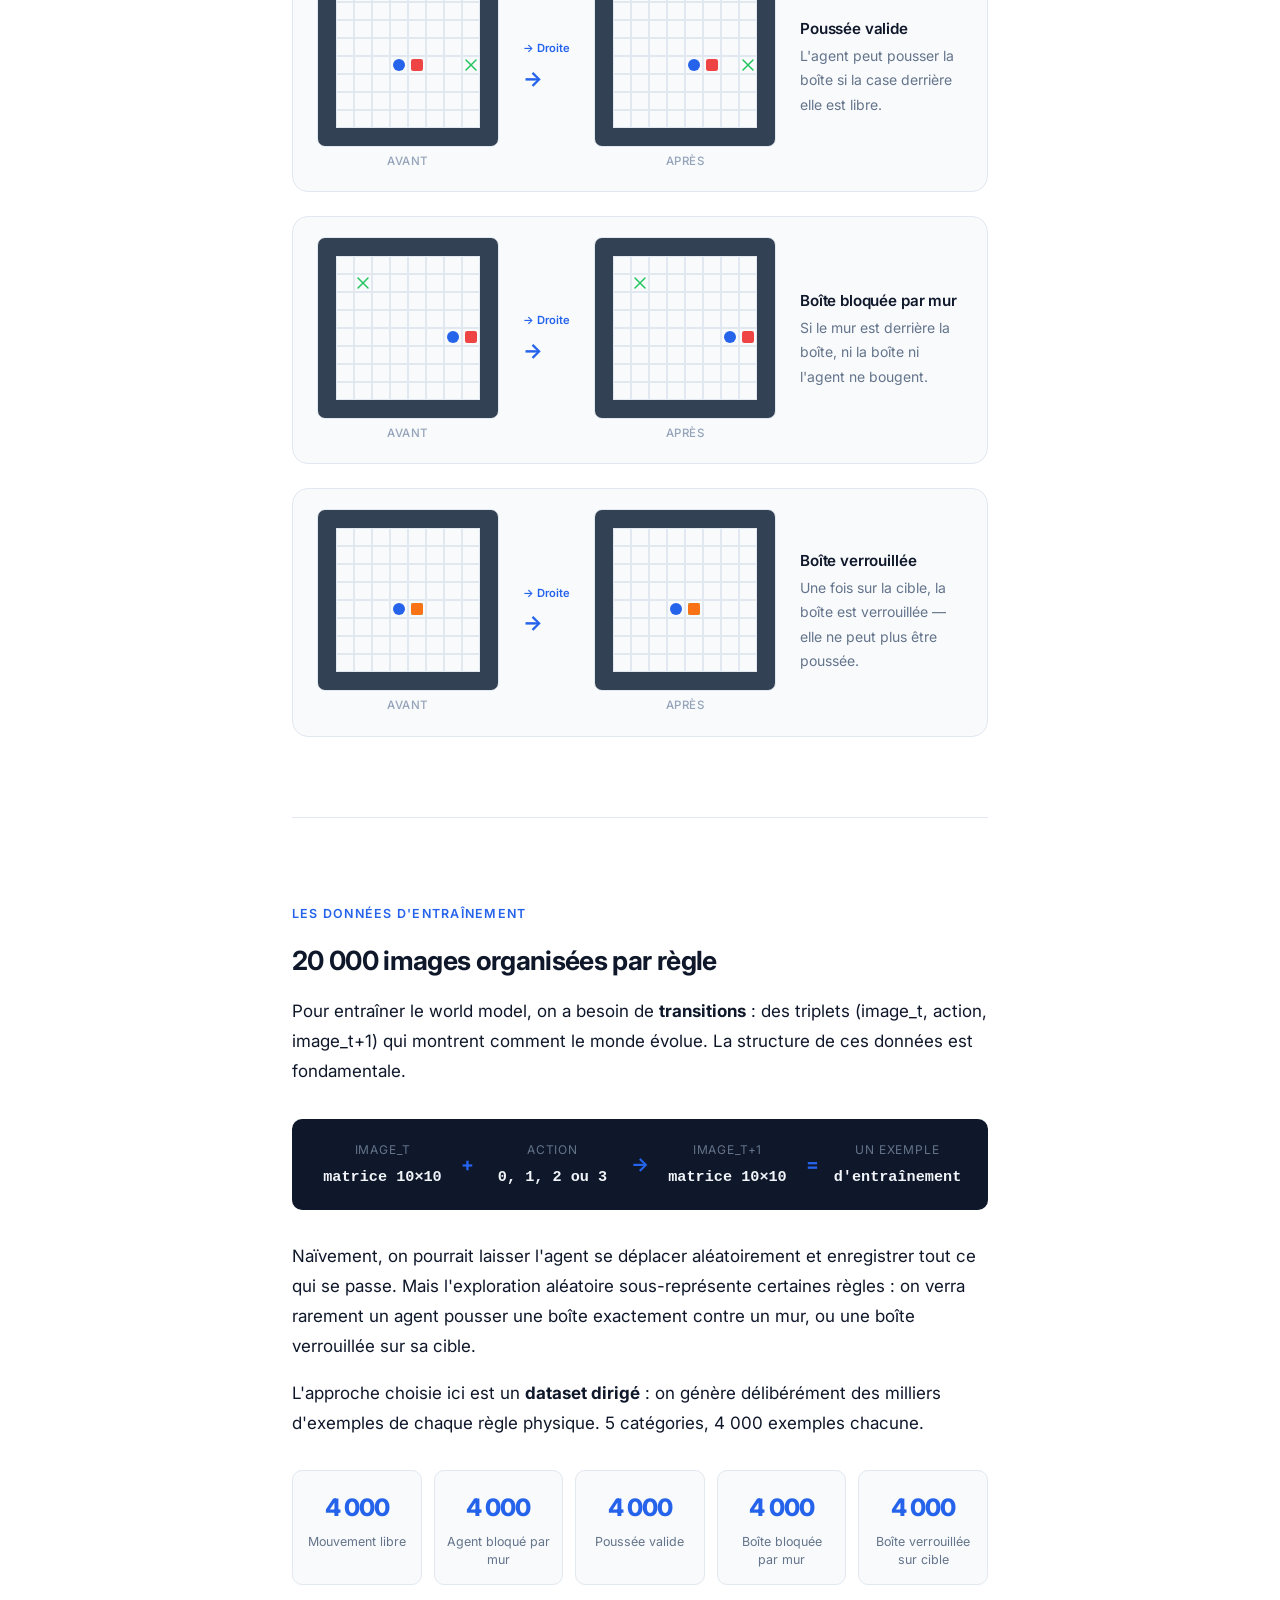
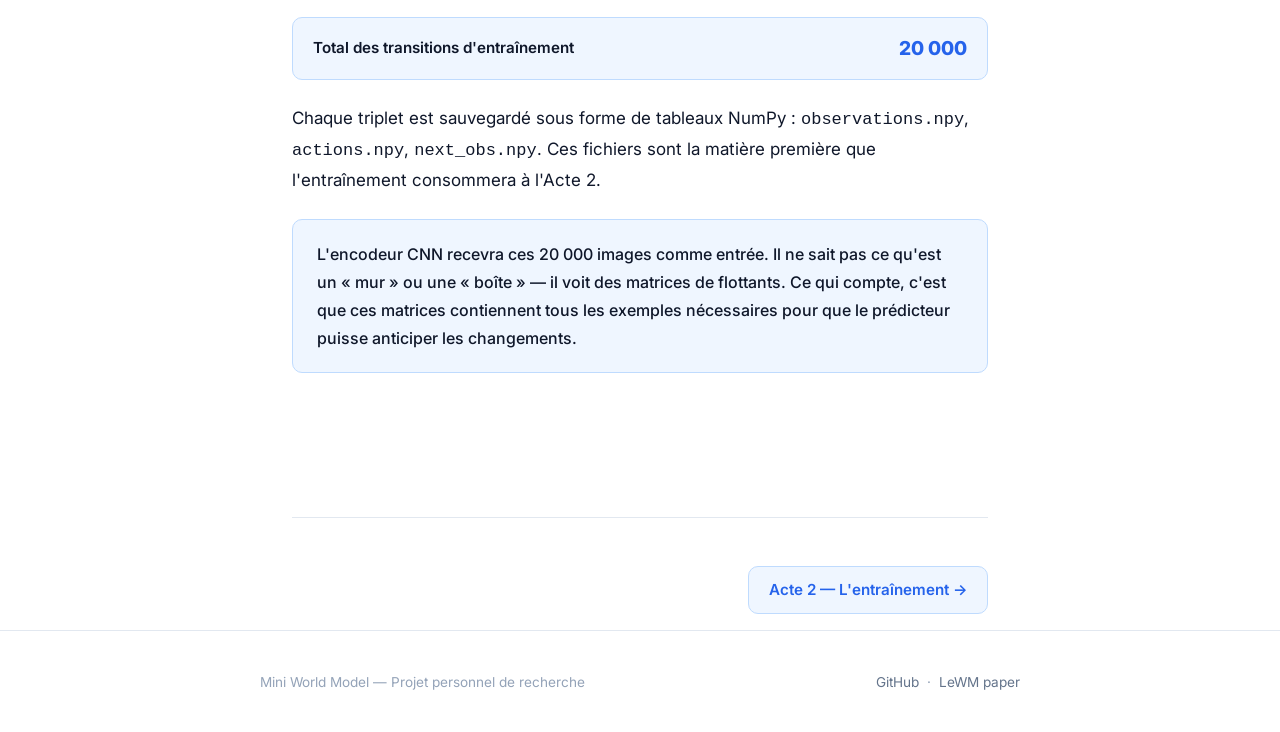
==== commit 84740b23: "site: favicon SVG — grille GridWorld sur fond bleu" ====
--- a/site/acte1.html
+++ b/site/acte1.html
@@ -5,6 +5,7 @@
   <meta name="viewport" content="width=device-width, initial-scale=1.0" />
   <title>Acte 1 — L'environnement · Mini World Model</title>
   <meta name="description" content="Le GridWorld : un monde simulé dont chaque état est une image 10×10. La matière première pour entraîner un world model." />
+    <link rel="icon" href="favicon.svg" type="image/svg+xml" />
   <link rel="preconnect" href="https://fonts.googleapis.com" />
   <link rel="preconnect" href="https://fonts.gstatic.com" crossorigin />
   <link href="https://fonts.googleapis.com/css2?family=Inter:wght@400;500;600;700;800&display=swap" rel="stylesheet" />
